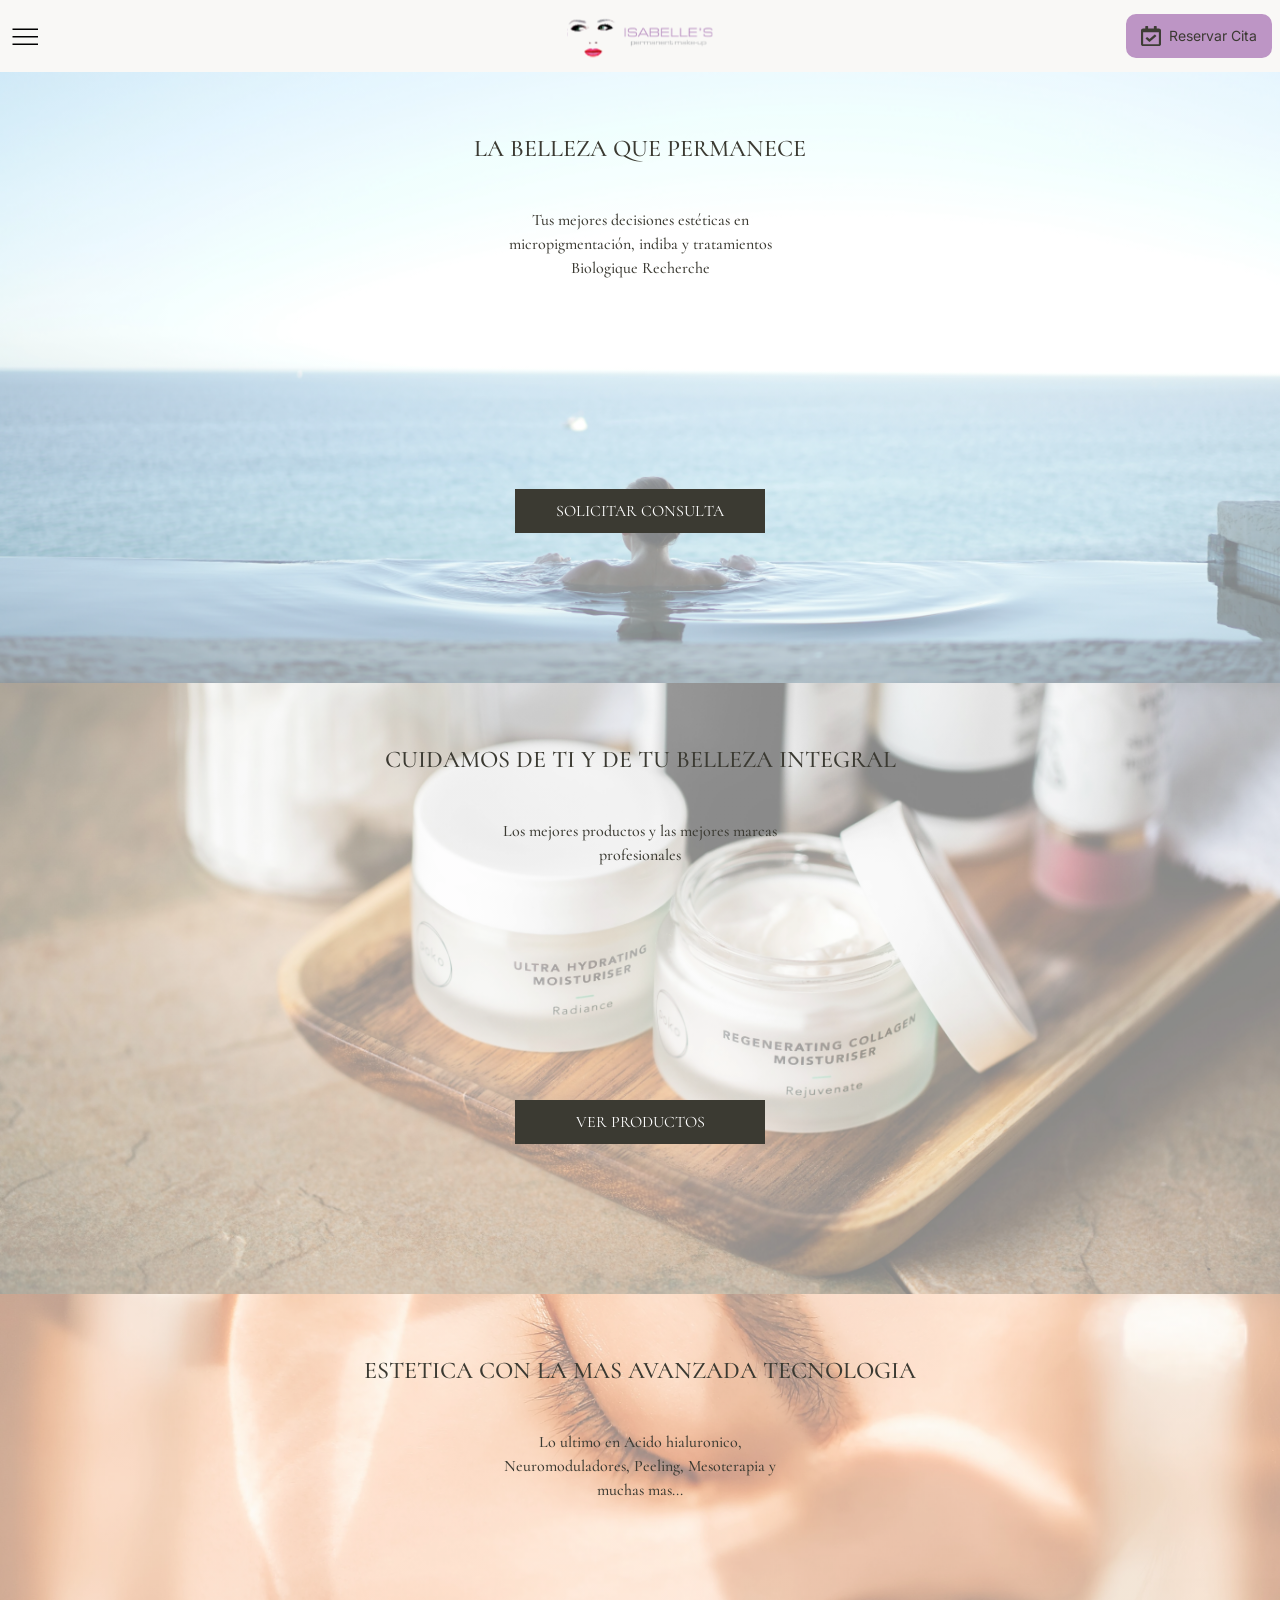
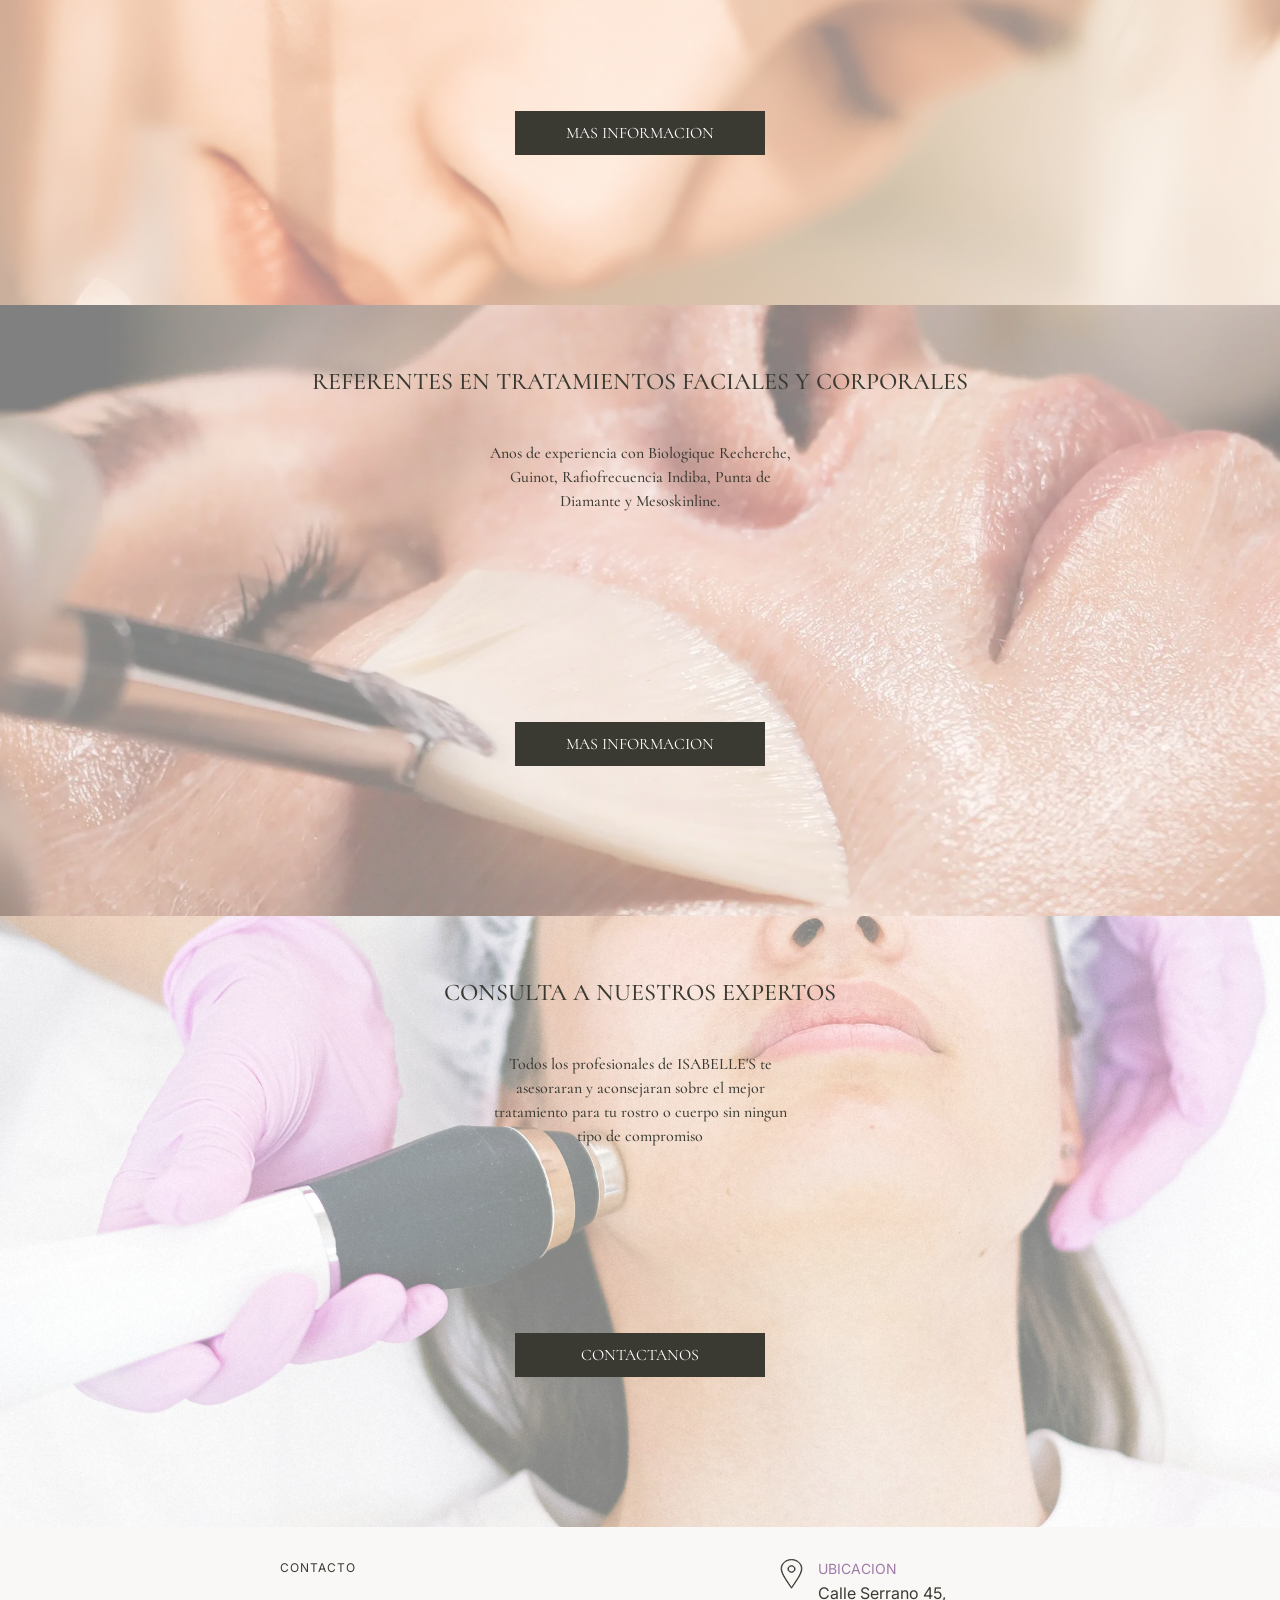
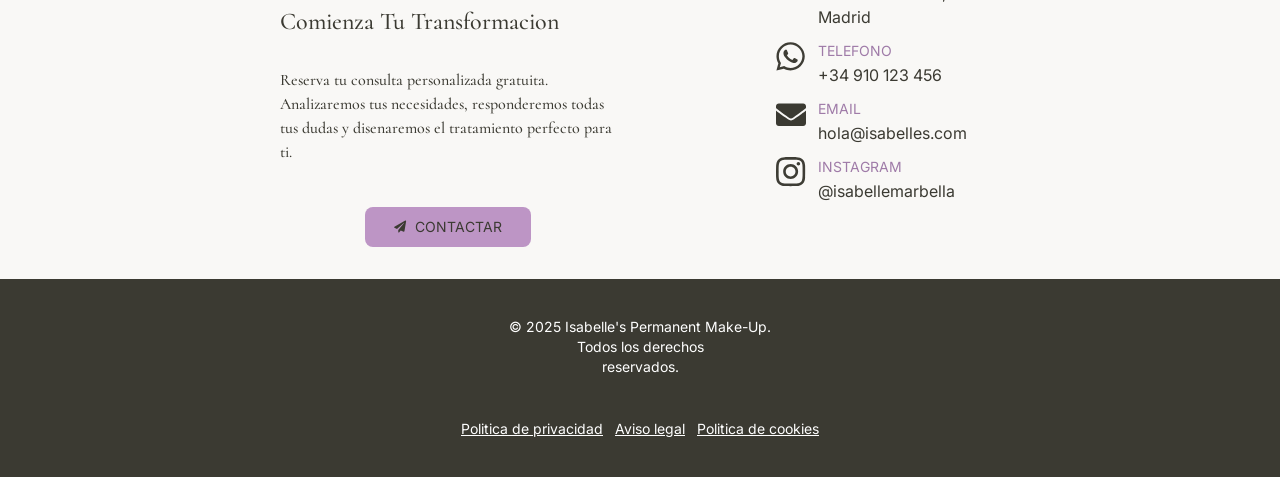
==== index.html @ 3dc213ea "Initial commit" ====
<!doctype html>
<html lang="es">
  <head>
    <meta charset="UTF-8" />
    <meta name="viewport" content="width=device-width, initial-scale=1.0" />
    <title>Isabelle's Permanent Make-Up</title>
    <link rel="stylesheet" href="styles/global.css" />
  </head>
  <body>
    <header id="header">
      <input type="checkbox" id="menu-toggle" aria-label="Abrir menú" />
      <label
        for="menu-toggle"
        id="menu-backdrop"
        aria-label="Cerrar menú"
      ></label>

      <div id="cabecera">
        <label
          for="menu-toggle"
          id="hamburguesa"
          aria-label="Abrir menú de navegación"
        >
          <img
            src="assets/gallery/icons/hamgurguesa.svg"
            alt="menu"
            class="icon-15"
          />
        </label>

        <a href="index.html" id="logo" aria-label="Ir a inicio">
          <img
            src="assets/gallery/icons/Logo-Isabelles.svg"
            alt="Isabelle's Permanent Make-Up"
          />
        </a>

        <a
          href="pages/reservas-1.html"
          id="btn-reservar"
          class="btn btn-rosa"
          aria-label="Reservar cita"
        >
          <img
            src="assets/gallery/icons/reservar.svg"
            alt="Reservar cita"
            class="icon-15"
          />
          <span class="btnReservarHeaderLabelMobile">Reservar</span>
          <span class="btnReservarHeaderLabelDesktop">Reservar Cita</span>
        </a>
      </div>

      <nav id="menu" aria-label="Menú principal">
        <a href="index.html" id="menu-logo" aria-label="Ir a inicio">
          <img
            src="assets/gallery/icons/Logo-Isabelles.svg"
            alt="Isabelle's Permanent Make-Up"
          />
        </a>

        <ul id="menu-lista">
          <li>
            <a href="index.html" class="txt-titulo-24 link-menu">Inicio</a>
          </li>
          <li>
            <a href="pages/services.html" class="txt-titulo-24 link-menu"
              >Servicios</a
            >
          </li>
          <li>
            <a href="pages/products.html" class="txt-titulo-24 link-menu"
              >Productos</a
            >
          </li>
          <li>
            <a
              href="index.html#section6-contact"
              class="txt-titulo-24 link-menu"
              >Contacto</a
            >
          </li>
        </ul>

        <ul id="menu-idioma">
          <li>
            <a
              href="#"
              lang="es"
              aria-label="Cambiar idioma a castellano"
              class="d-flex ai-center gap-8 txt-16 link-menu"
            >
              <img
                src="assets/gallery/icons/Flag-Spain.svg"
                alt="Castellano"
                class="icon-30"
              />
              Castellano
            </a>
          </li>
          <li>
            <a
              href="#"
              lang="en"
              aria-label="Change language to English"
              class="d-flex ai-center gap-8 txt-16 link-menu"
            >
              <img
                src="assets/gallery/icons/Flag-Great-Britain.svg"
                alt="English"
                class="icon-30"
              />
              English
            </a>
          </li>
          <li>
            <a
              href="#"
              lang="ar"
              aria-label="Arabic"
              class="d-flex ai-center gap-8 txt-16 link-menu"
            >
              <img
                src="assets/gallery/icons/Flag_orb_Saudi_Arabia.svg"
                alt="Arabic"
                class="icon-30"
              />
              Arabic
            </a>
          </li>
        </ul>

        <a
          href="pages/reservas-1.html"
          class="btn btn-rosa txt-14"
          aria-label="Reservar cita"
        >
          <img src="assets/gallery/icons/reservar.svg" alt="" class="icon-15" />
          Reservar Cita
        </a>

        <ul id="menu-redes">
          <li>
            <a
              href="https://instagram.com"
              aria-label="Instagram de Isabelle's"
              class="d-flex ai-center iconos-redes link-menu"
            >
              <img
                src="assets/gallery/icons/instagram-3E3D35.svg"
                alt="Instagram"
                class="icon-30-flex"
              />
              Instagram
            </a>
          </li>
          <li>
            <a
              href="https://wa.me/"
              aria-label="WhatsApp de Isabelle's"
              class="d-flex ai-center iconos-redes link-menu"
            >
              <img
                src="assets/gallery/icons/whatsapp-3E3D35.svg"
                alt="WhatsApp"
                class="icon-30-flex"
              />
              +34 612 345 678
            </a>
          </li>
        </ul>
      </nav>
    </header>

    <main>
      <section
        id="welcome-section"
        class="section imgMp imgMp-welcome"
        aria-label="Bienvenida"
      >
        <h1 class="titleMp flex-center">LA BELLEZA QUE PERMANECE</h1>
        <p class="textMp txt-titulo-16 ta-center">
          Tus mejores decisiones estéticas en micropigmentación, indiba y
          tratamientos Biologique Recherche
        </p>
        <a href="pages/services.html" class="flex-center btnMp"
          >SOLICITAR CONSULTA</a
        >
      </section>

      <section
        id="section-2-products"
        class="section imgMp imgMp-products"
        aria-label="Productos"
      >
        <h1 class="titleMp flex-center">
          CUIDAMOS DE TI Y DE TU BELLEZA INTEGRAL
        </h1>
        <p class="textMp txt-titulo-16 ta-center">
          Los mejores productos y las mejores marcas profesionales
        </p>
        <a href="pages/products.html" class="flex-center btnMp"
          >VER PRODUCTOS</a
        >
      </section>

      <section
        id="section3-service-1"
        class="section imgMp imgMp-service-1"
        aria-label="Servicio 1"
      >
        <h1 class="titleMp flex-center">
          ESTETICA CON LA MAS AVANZADA TECNOLOGIA
        </h1>
        <p class="textMp txt-titulo-16 ta-center">
          Lo ultimo en Acido hialuronico, Neuromoduladores, Peeling, Mesoterapia
          y muchas mas...
        </p>
        <a href="pages/services.html" class="flex-center btnMp"
          >MAS INFORMACION</a
        >
      </section>

      <section
        id="section4-service-2"
        class="section imgMp imgMp-service-2"
        aria-label="Servicio 2"
      >
        <h1 class="titleMp flex-center">
          REFERENTES EN TRATAMIENTOS FACIALES Y CORPORALES
        </h1>
        <p class="textMp txt-titulo-16 ta-center">
          Anos de experiencia con Biologique Recherche, Guinot, Rafiofrecuencia
          Indiba, Punta de Diamante y Mesoskinline.
        </p>
        <a href="pages/services.html" class="flex-center btnMp"
          >MAS INFORMACION</a
        >
      </section>

      <section
        id="section5-expertos"
        class="section imgMp imgMp-expertos"
        aria-label="Expertos"
      >
        <h1 class="titleMp flex-center">CONSULTA A NUESTROS EXPERTOS</h1>
        <p class="textMp txt-titulo-16 ta-center">
          Todos los profesionales de ISABELLE'S te asesoraran y aconsejaran
          sobre el mejor tratamiento para tu rostro o cuerpo sin ningun tipo de
          compromiso
        </p>
        <a href="#section6-contact" class="flex-center btnMp">CONTACTANOS</a>
      </section>

      <section
        id="section6-contact"
        class="section sectionContact"
        aria-label="Contacto"
      >
        <div class="contactTop">
          <p class="contactMp">CONTACTO</p>
          <h2 class="txt-titulo-24">Comienza Tu Transformacion</h2>
          <p class="textContact txt-titulo-16">
            Reserva tu consulta personalizada gratuita. Analizaremos tus
            necesidades, responderemos todas tus dudas y disenaremos el
            tratamiento perfecto para ti.
          </p>
          <a href="https://wa.me/" class="flex-center btnContact">
            <img src="assets/gallery/icons/mensajeria-3B3A32.svg" alt="" />
            CONTACTAR
          </a>
        </div>

        <div class="contactList d-flex fd-col w-100 gap-18" id="contacto">
          <div class="contactItem d-flex ai-start w-100 gap-12">
            <img
              src="assets/gallery/icons/ubicacion-3B3A32.svg"
              alt=""
              class="icon-30-flex"
            />
            <div class="d-flex fd-col gap-2">
              <p class="contactLabel txt-14">UBICACION</p>
              <p class="contactValue txt-16 lh-24 fw-400">
                Calle Serrano 45, Madrid
              </p>
            </div>
          </div>

          <div class="contactItem d-flex ai-start w-100 gap-12">
            <img
              src="assets/gallery/icons/whatsapp-3E3D35.svg"
              alt=""
              class="icon-30-flex"
            />
            <div class="d-flex fd-col gap-2">
              <p class="contactLabel txt-14">TELEFONO</p>
              <p class="contactValue txt-16 lh-24 fw-400">+34 910 123 456</p>
            </div>
          </div>

          <div class="contactItem d-flex ai-start w-100 gap-12">
            <img
              src="assets/gallery/icons/mail-3B3A32.svg"
              alt=""
              class="icon-30-flex"
            />
            <div class="d-flex fd-col gap-2">
              <p class="contactLabel txt-14">EMAIL</p>
              <p class="contactValue txt-16 lh-24 fw-400">hola@isabelles.com</p>
            </div>
          </div>

          <div class="contactItem d-flex ai-start w-100 gap-12">
            <img
              src="assets/gallery/icons/instagram-3E3D35.svg"
              alt=""
              class="icon-30-flex"
            />
            <div class="d-flex fd-col gap-2">
              <p class="contactLabel txt-14">INSTAGRAM</p>
              <p class="contactValue txt-16 lh-24 fw-400">@isabellemarbella</p>
            </div>
          </div>
        </div>
      </section>
    </main>

    <footer class="footerMp d-flex fd-col ai-center jc-center">
      <p class="footerCopy txt-14">
        &copy; 2025 Isabelle's Permanent Make-Up.<br />
        Todos los derechos<br />
        reservados.
      </p>
      <a href="pages/privacidad.html" class="footerLink txt-14"
        >Politica de privacidad</a
      >
      <a href="pages/legal.html" class="footerLink txt-14">Aviso legal</a>
      <a href="pages/cookies.html" class="footerLink txt-14"
        >Politica de cookies</a
      >
    </footer>
  </body>
</html>
---- styles/global.css ----
@import url("https://fonts.googleapis.com/css2?family=Cormorant:ital,wght@0,300..700;1,300..700&family=Inter:ital,opsz,wght@0,14..32,100..900;1,14..32,100..900&display=swap");

/* Variables globales del sistema */
:root {
  --rosa: #bd95c5;
  --rosa-hover: #9f7ba8;
  --fondo: #f9f8f6;
  --blanco: #ffffff;
  --negro: #3b3a32;
  --rojo: #8f1010;
  --gris: #9d9c98;
  --gris-hover: #d9d9d9;
  --w-content-md: 320px;
  --w-content-sm: 300px;
  --w-form: 335px;
  --titulo: "Cormorant", Georgia, serif;
  --texto: "Inter", Arial, sans-serif;
  --fs-16: 16px;
  --gap-8: 8px;
  --gap-16: 16px;
  --gap-24: 24px;
  --header-h: 72px;
  --focus-outline: 2px solid var(--rosa-hover);
}

/* Reset base y tipografia global */
*,
*::before,
*::after {
  box-sizing: border-box;
  margin: 0;
  padding: 0;
}

html {
  scroll-padding-top: var(--header-h);
}

body {
  font-family: var(--texto);
  font-size: var(--fs-16);
  line-height: var(--lh-24);
  color: var(--negro);
  background-color: var(--fondo);
  min-height: 100vh;
}

body.fondoSuave {
  background-color: #f3f1ed;
}

body.reservaPage4 {
  display: flex;
  flex-direction: column;
  min-height: 100vh;
}

body.reservaPage4 .catalogPage.hasBottomNav {
  flex: 1;
}

img {
  max-width: 100%;
  height: auto;
  display: block;
  object-fit: contain;
}

ul {
  list-style: none;
}

a {
  color: inherit;
  text-decoration: none;
}

button {
  cursor: pointer;
  font-family: var(--texto);
  border: none;
  background: none;
}

input,
select,
textarea {
  color: var(--negro);
}

h1,
h2 {
  font-family: var(--titulo);
  font-size: 24px;
  line-height: 32px;
}

h1 {
  font-weight: 500;
}

h2 {
  font-weight: 400;
}

p {
  font-size: var(--fs-16);
  line-height: 24px;
}

/* Utilidades */
.lh-20 {
  line-height: 20px;
}

.lh-24 {
  line-height: 24px;
}

.fw-400 {
  font-weight: 400;
}

.fw-700 {
  font-weight: 700;
}

/*layout */
.d-flex {
  display: flex;
}

.flex-center {
  display: flex;
  align-items: center;
  justify-content: center;
}

.fd-col {
  flex-direction: column;
}

.ai-center {
  align-items: center;
}

.ai-start {
  align-items: flex-start;
}

.ai-baseline {
  align-items: baseline;
}

.jc-center {
  justify-content: center;
}

.jc-between {
  justify-content: space-between;
}

.w-100 {
  width: 100%;
}

.ta-center {
  text-align: center;
}

.gap-2 {
  gap: 2px;
}

.gap-4 {
  gap: 4px;
}

.gap-8 {
  gap: var(--gap-8);
}

.gap-10 {
  gap: 10px;
}

.gap-12 {
  gap: 12px;
}

.gap-16 {
  gap: var(--gap-16);
}

.gap-18 {
  gap: 18px;
}

.gap-32 {
  gap: 32px;
}

.mt-12 {
  margin-top: 12px;
}

.mt-6 {
  margin-top: 6px;
}

.minh-52 {
  min-height: 52px;
}

.txt-sec {
  color: #9d9c98;
}

.icon-30-flex {
  width: 30px;
  height: 30px;
  flex: 0 0 30px;
}

/* Componentes */
.txt-titulo-24 {
  font-family: var(--titulo);
  font-size: 24px;
  line-height: 32px;
  font-weight: 500;
}

.txt-titulo-16 {
  font-family: var(--titulo);
  font-size: 16px;
  line-height: 24px;
  font-weight: 500;
}

.txt-16 {
  font-family: var(--texto);
  font-size: 16px;
}

.txt-14 {
  font-family: var(--texto);
  font-size: 14px;
  line-height: 20px;
  font-weight: 400;
}

.h2-catalog {
  text-align: center;
}

.iconos-redes {
  justify-content: flex-start;
  width: 100%;
  gap: var(--gap-8);
}

.link-menu:hover {
  color: var(--rosa-hover);
}

.btn {
  display: inline-flex;
  align-items: center;
  justify-content: center;
  gap: var(--gap-8);
  min-height: 44px;
  padding: 0 var(--gap-24);
  border-radius: 10px;
  font-family: var(--texto);
  font-size: var(--fs-16);
  line-height: 20px;
  font-weight: 400;
  transition:
    background-color 0.2s ease,
    border-color 0.2s ease;
}

.btn-rosa {
  background-color: var(--rosa);
  color: var(--negro);
  border: 2px solid var(--rosa);
}

.btn-rosa:hover {
  background-color: var(--rosa-hover);
  border-color: var(--rosa-hover);
}

.icon-15 {
  width: 15px;
  height: 15px;
}

.icon-30 {
  width: 30px;
  height: 30px;
}

:focus-visible {
  outline: var(--focus-outline);
  outline-offset: 2px;
}

/* Header principal y menu desplegable */
#header {
  position: sticky;
  top: 0;
  background-color: var(--fondo);
}

#menu-toggle {
  display: none;
}

#menu-backdrop {
  display: none;
}

#cabecera {
  display: flex;
  align-items: center;
  justify-content: space-between;
  position: relative;
  height: var(--header-h);
  padding-inline: 8px;
}

#logo,
#btn-reservar,
.logoSimple {
  display: inline-flex;
  align-items: center;
  justify-content: center;
}

#hamburguesa {
  display: inline-flex;
  align-items: center;
}

#hamburguesa img {
  width: 24px;
  height: 38px;
}

#logo {
  position: absolute;
  left: 50%;
  transform: translateX(-50%);
}

#logo img {
  width: 240px;
  height: 72px;
}

#btn-reservar {
  flex-direction: column;
  width: 63px;
  height: 44px;
  min-height: 44px;
  padding: 0 4px;
  gap: 1px;
  border-radius: 10px;
  font-size: 10px;
  line-height: 12px;
  white-space: nowrap;
}

.btnReservarHeaderLabelDesktop {
  display: none;
}

.btnReservarHeaderLabelMobile {
  display: inline;
}

#btn-reservar img {
  width: 15px;
  height: 15px;
}

#hamburguesa,
#btn-reservar {
  position: relative;
  z-index: 1;
}

#menu {
  display: none;
  flex-direction: column;
  position: absolute;
  top: var(--header-h);
  left: 0;
  width: 100%;
  height: auto;
  background-color: var(--fondo);
  border-top: 1px solid #f0efed;
  padding: var(--gap-16);
  gap: var(--gap-16);
}

#menu-toggle:checked ~ #cabecera {
  display: none;
}

#menu-toggle:checked ~ #menu-backdrop {
  display: block;
  position: fixed;
  top: 0;
  right: 0;
  bottom: 0;
  left: 0;
  background-color: rgba(59, 58, 50, 0.35);
  z-index: 20;
}

#menu-toggle:checked ~ #menu {
  display: flex;
  position: fixed;
  top: 0;
  left: 0;
  width: 40%;
  min-width: 300px;
  max-width: 40%;
  min-height: 100vh;
  overflow-y: auto;
  z-index: 30;
}

#menu-logo img {
  width: 270px;
  height: 65px;
}

#menu-logo {
  display: block;
  width: 270px;
  padding: 16px 24px;
}

#menu-lista li a {
  display: block;
  padding-block: var(--gap-16);
  border-bottom: 1px solid #f0efed;
}

#menu-idioma {
  display: grid;
  grid-template-columns: 1fr 22px;
  align-items: center;
  width: 100%;
  padding: 0;
  row-gap: 6px;
}

#menu-idioma::before {
  content: "Idioma";
  display: block;
  font-family: var(--titulo);
  font-size: 24px;
  line-height: 32px;
  font-weight: 500;
  color: var(--negro);
  grid-column: 1;
  grid-row: 1;
  padding-block: var(--gap-16);
  border-bottom: 1px solid #f0efed;
}

#menu-idioma::after {
  content: "";
  display: block;
  width: 22px;
  height: 15px;
  background-image: url("../assets/gallery/icons/abajo-rosa-hover.svg");
  background-size: contain;
  background-repeat: no-repeat;
  background-position: center;
  justify-self: end;
  grid-column: 2;
  grid-row: 1;
}

#menu-idioma li {
  grid-column: 1 / -1;
}

#menu-idioma li a {
  padding-block: var(--gap-8);
}

#menu > a.btn-rosa {
  width: 250px;
  min-height: 44px;
  padding: 0 12px;
  justify-content: center;
  text-align: center;
}

#menu > a.btn-rosa img {
  width: 15px;
  height: 15px;
}

#menu-redes {
  width: 100%;
  padding: 16px 0;
}

#menu-redes li a {
  min-height: 36px;
  padding-left: 8px;
  padding-block: var(--gap-8);
  text-align: left;
}

/* Secciones visuales de portada */
.section {
  width: 100vw;
  min-height: 611px;
  margin: 0;
  padding: 17px 0 150px;
  display: flex;
  flex-direction: column;
  align-items: center;
}

.imgMp {
  background-size: cover;
  background-position: center;
  background-repeat: no-repeat;
}

.imgMp-welcome {
  background-image:
    linear-gradient(rgba(255, 255, 255, 0.5), rgba(255, 255, 255, 0.5)),
    url("../assets/gallery/images/FOTODE~4.WEBP");
}

.imgMp-products {
  background-image:
    linear-gradient(rgba(255, 255, 255, 0.5), rgba(255, 255, 255, 0.5)),
    url("../assets/gallery/images/section2-unplash-free-license.webp");
}

.imgMp-service-1 {
  background-image:
    linear-gradient(rgba(255, 255, 255, 0.5), rgba(255, 255, 255, 0.5)),
    url("../assets/gallery/images/servicio-unplash-free-license.webp");
}

.imgMp-service-2 {
  background-image:
    linear-gradient(rgba(255, 255, 255, 0.5), rgba(255, 255, 255, 0.5)),
    url("../assets/gallery/images/Foto-de-Kerim-Eveyik-httpswww.pexels.comes-esfotomujer-pincel-cepillo-cepillar-22589363.webp");
}

.imgMp-expertos {
  background-image:
    linear-gradient(rgba(255, 255, 255, 0.5), rgba(255, 255, 255, 0.5)),
    url("../assets/gallery/images/Foto-de-Anna-Shvets-httpswww.pexels.comes-esfotomanos-mujer-tecnologia-cara-4586745.webp");
}

.titleMp {
  min-height: 119px;
  width: 100%;
  text-align: center;
}

.textMp {
  width: 305px;
  min-height: 60px;
  margin-top: 0;
}

.btnMp {
  width: 250px;
  min-height: 44px;
  margin-top: auto;
  border: 1px solid var(--negro);
  background-color: var(--negro);
  color: #ffffff;
  font-family: var(--titulo);
  font-size: 16px;
  line-height: 24px;
  text-align: center;
}

/* Bloque de contacto */
.sectionContact {
  width: 100%;
  min-height: 555px;
  margin: 0 auto;
  padding: 32px var(--gap-24) 24px;
  background-color: var(--fondo);
}

.contactTop {
  min-height: 250px;
  display: flex;
  flex-direction: column;
  gap: 12px;
  width: 100%;
}

.contactMp {
  letter-spacing: 1px;
  text-transform: uppercase;
  font-family: var(--texto);
  font-size: 12px;
  line-height: 18px;
  font-weight: 400;
}

.btnContact {
  width: 166px;
  min-height: 40px;
  margin: 8px auto 0;
  padding: 12px 24px;
  border-radius: 8px;
  background-color: var(--rosa);
  color: var(--negro);
  font-family: var(--texto);
  font-size: 14px;
  line-height: 16px;
  gap: 8px;
}

.btnContact img {
  width: 13px;
  height: 13px;
}

.contactList {
  margin-top: 28px;
}

.contactItem {
  padding-left: 8px;
}

.contactLabel {
  color: var(--rosa-hover);
  text-transform: uppercase;
}

/* Footer compartido */
.footerMp {
  width: 100%;
  min-height: 198px;
  margin: 0 auto;
  padding: 24px var(--gap-24);
  background-color: var(--negro);
  color: var(--blanco);
  gap: 8px;
  text-align: center;
}

.footerCopy {
  color: var(--blanco);
}

.footerLink {
  color: var(--blanco);
  text-decoration: underline;
}

.hasBottomNav + .bottomNav + .footerMp {
  padding-bottom: 96px;
}

body.reservaPage2 .hasBottomNav + .bottomNav + .footerMp {
  padding-bottom: 76px;
}

body.reservaPage3 .hasBottomNav + .bottomNav + .footerMp {
  padding-bottom: 52px;
}

body.reservaPage4 .hasBottomNav + .bottomNav + .footerMp {
  padding-bottom: 44px;
}

.hasBottomNav {
  padding-bottom: 72px;
}

/* Navegacion inferior fija */
.bottomNav {
  position: fixed;
  left: 0;
  right: 0;
  bottom: 0;
  padding: 10px 0;
  background-color: rgba(249, 248, 246, 0.5);
}

.bottomNavList {
  width: min(100%, 375px);
  margin: 0 auto;
  display: flex;
  justify-content: center;
  gap: 12px;
}

.bottomNavBtn {
  width: 153px;
  height: 46px;
  padding: 8px 8px;
  border-radius: 10px;
  border: 1px solid transparent;
  font-family: var(--titulo);
  font-size: 16px;
  line-height: 20px;
  font-weight: 500;
  text-transform: uppercase;
  color: var(--negro);
  gap: 6px;
}

.bottomNavBtnWideText {
  font-size: 14px;
  line-height: 18px;
  text-align: center;
}

.bottomNavBtnWideText span {
  width: 100%;
  text-align: center;
}

.bottomNavBtnLight {
  background-color: var(--blanco);
  border-color: var(--gris-hover);
}

.bottomNavBtnPink {
  background-color: var(--rosa);
  border-color: transparent;
}

.bottomNavIcon {
  width: 20px;
  height: 20px;
  flex: 0 0 20px;
}

.bottomNavIconSm {
  width: 15px;
  height: 15px;
  flex: 0 0 15px;
}

/* Cabecera simple para paginas internas */
.headerSimple {
  width: 100%;
  min-height: 100px;
  margin: 0 auto;
  background-color: var(--blanco);
}

.logoSimple img {
  width: 288px;
  height: 86px;
}

.catalogPage {
  width: 100%;
  margin: 0 auto;
  padding: 16px var(--gap-24) 40px;
  background-color: transparent;
}

/* Flujo de reservas */
.formStepIntro {
  width: min(100%, var(--w-content-md));
  margin: 0 auto;
}

.formServicios {
  width: min(100%, var(--w-content-sm));
  margin: 24px auto 0;
  border: none;
}

.formServiciosOption,
.calDiaOption,
.horarioOption {
  position: relative;
}

.formServiciosRadio,
.calDiaRadio,
.horarioRadio {
  position: absolute;
  opacity: 0;
  pointer-events: none;
}

.formServiciosCard {
  min-height: 116px;
  padding: 18px;
  border: 1px solid #cecac4;
  border-radius: 12px;
  background-color: var(--blanco);
}

.formServiciosThumb {
  width: 80px;
  height: 80px;
  object-fit: cover;
  border-radius: 8px;
  flex: 0 0 80px;
}

.formServiciosRadio:checked + .formServiciosCard {
  border-color: var(--rosa-hover);
  background-color: var(--gris);
}

.calendarioReserva {
  width: min(100%, var(--w-content-sm));
  margin: 24px auto 0;
}

.calSemana,
.calGrid {
  width: 297px;
  margin: 10px auto 0;
  display: grid;
  grid-template-columns: repeat(7, 1fr);
  gap: 2px;
}

.calDiaOption {
  min-height: 45px;
}

.calDiaVacio {
  min-height: 45px;
}

.calDiaLabel {
  min-height: 45px;
  border: 1px solid var(--fondo);
  border-radius: 8px;
  background-color: var(--fondo);
  color: var(--negro);
  text-align: center;
}

.calDiaLabelNoDisponible {
  background-color: #e7e4de;
}

.calDiaRadio:checked + .calDiaLabel {
  background-color: var(--rosa-hover);
  border-color: #9f7ba8;
  color: var(--blanco);
}

.formServiciosRadio:focus-visible + .formServiciosCard,
.calDiaRadio:focus-visible + .calDiaLabel,
.horarioRadio:focus-visible + .horarioLabel {
  outline: var(--focus-outline);
  outline-offset: 1px;
}

.horariosReserva {
  width: min(100%, var(--w-content-md));
  margin: 24px auto 0;
  padding-top: 16px;
  border-top: 1px solid var(--gris-hover);
}

.horariosGrid {
  display: grid;
  grid-template-columns: repeat(3, 1fr);
  gap: 6px;
}

.horarioLabel {
  border: 1px solid var(--gris-hover);
  border-radius: 8px;
  padding: 15px 13px;
  background-color: transparent;
  color: var(--negro);
  text-align: center;
}

.horarioRadio:checked + .horarioLabel {
  background-color: var(--rosa-hover);
  border-color: var(--rosa-hover);
  color: var(--blanco);
}

.horarioNoDisponible {
  padding: 15px 13px;
  border-radius: 8px;
  background-color: #e7e4de;
  color: var(--gris);
  text-align: center;
  text-decoration: line-through;
}

.carrusel {
  width: min(100%, var(--w-content-md));
  margin: 22px auto 0;
}

.carruselItem {
  width: 70px;
}

.reservaDatos {
  width: min(100%, var(--w-form));
  margin: 24px auto 0;
}

.reservaDatosInput,
.reservaDatosTextarea {
  border: 1px solid var(--gris-hover);
  border-radius: 8px;
  background-color: var(--fondo);
  color: var(--negro);
  padding: 15px 13px;
}

.reservaDatosTextarea {
  min-height: 120px;
  resize: vertical;
}

.reservaDatosInput::placeholder,
.reservaDatosTextarea::placeholder {
  color: #9d9c98;
}

.reservaDatosInput:focus-visible,
.reservaDatosTextarea:focus-visible {
  outline: var(--focus-outline);
  outline-offset: 1px;
}

.reservaDatosError {
  display: none;
  color: #8f1010;
}

.reservaDatosInput:user-invalid,
.reservaDatosTextarea:user-invalid,
.reservaDatosInput[type="email"]:invalid:not(:placeholder-shown) {
  border-color: var(--rojo);
}

.reservaDatosInput:user-invalid + .reservaDatosError,
.reservaDatosTextarea:user-invalid + .reservaDatosError {
  display: block;
}

.reservaDatosInput[type="email"]:invalid:not(:placeholder-shown)
  + .reservaDatosError {
  display: block;
  color: var(--rojo);
}

.reservaDatosCheck {
  border-radius: 8px;
  padding: 2px;
}

.reservaDatosCheckInput {
  width: 16px;
  height: 16px;
  margin-top: 2px;
  accent-color: var(--rosa-hover);
  flex: 0 0 16px;
}

.reservaDatosCheckLink {
  color: var(--rosa);
}

.reservaDatosCheckInput:focus-visible {
  outline: var(--focus-outline);
  outline-offset: 2px;
}

.reservaDatosCheckInput:user-invalid {
  outline: 2px solid var(--rojo);
  outline-offset: 2px;
}

.reservaConfirmacion {
  width: min(100%, var(--w-form));
  margin: 22px auto 0;
}

.reservaConfirmacionIcon {
  width: 50px;
  height: 50px;
}

.reservaConfirmacionText {
  margin-top: 8px;
}

.reservaResumenCard {
  width: var(--w-form);
  min-height: 245px;
  margin-top: 16px;
  padding: 16px;
  border: 1px solid var(--gris-hover);
  border-radius: 12px;
  background-color: transparent;
}

.reservaResumenValue {
  color: var(--rosa-hover);
  text-align: right;
}

/* Paginas legales */
.legalPage {
  padding-top: 24px;
}

.h1Legal {
  text-align: center;
  font-family: var(--titulo);
  font-size: 32px;
  line-height: 40px;
  font-weight: 600;
}

.legalTextBlock {
  width: 70%;
  min-width: var(--w-content-md);
  min-height: 1001px;
  margin: 57px auto 0;
  padding: 24px 22px;
  border-radius: 6px;
  background-color: var(--gris);
}

.legalText {
  font-family: var(--texto);
  font-size: 14px;
  line-height: 140%;
  font-weight: 400;
}

.legalText + .legalText {
  margin-top: 14px;
}

/* Catalogo de productos y servicios */
.catalogCards {
  margin-top: 10px;
}

.catalogCard {
  width: min(100%, var(--w-content-sm));
}

.catalogCard .catalogSubtitle {
  text-transform: uppercase;
}

.catalogCardImg,
.catalogCardImgVertical {
  min-width: var(--w-content-md);
  width: 80%;
  height: auto;
}

.catalogCardImg {
  margin-top: 12px;
  object-fit: cover;
}

/* Ajustes responsive tablet */
@media (min-width: 768px) {
  .icon-15 {
    width: 20px;
    height: 20px;
  }

  .bottomNavIconSm {
    width: 20px;
    height: 20px;
    flex: 0 0 20px;
  }

  .bottomNavIcon {
    width: 30px;
    height: 30px;
    flex: 0 0 30px;
  }

  #hamburguesa img {
    width: 36px;
    height: 56px;
  }

  #btn-reservar {
    width: auto;
    min-width: 146px;
    padding: 0 12px;
    gap: 8px;
    flex-direction: row;
    font-size: 14px;
    line-height: 20px;
  }

  #btn-reservar img {
    width: 20px;
    height: 20px;
    flex: 0 0 20px;
  }

  .btnReservarHeaderLabelMobile {
    display: none;
  }

  .btnReservarHeaderLabelDesktop {
    display: inline;
    font-family: var(--texto);
    font-size: 14px;
    line-height: 20px;
    font-weight: 400;
    white-space: nowrap;
  }

  #menu > a.btn-rosa img {
    width: 20px;
    height: 20px;
  }

  .bottomNavBtn {
    width: 266px;
    height: 50px;
    min-height: 48px;
    border-radius: 4px;
    padding: 15px 29px;
    gap: 8px;
    border-width: 1px;
  }

  .formServicios {
    width: min(100%, 340px);
  }

  .sectionContact {
    width: 100%;
    max-width: 768px;
    min-height: 352px;
    padding: 32px 24px;
    display: grid;
    grid-template-columns: 1.2fr 0.8fr;
    column-gap: 10rem;
    align-items: start;
  }

  .contactTop {
    min-height: 288px;
    justify-content: space-between;
    gap: 14px;
  }

  .btnContact {
    margin: 14px auto 0;
  }

  .contactList {
    margin-top: 0;
    justify-content: space-between;
    gap: 12px;
  }

  .contactItem {
    padding-left: 0;
  }

  .catalogCards {
    width: 100%;
    max-width: 620px;
    margin-left: auto;
    margin-right: auto;
  }

  .catalogCard {
    width: 58vw;
    max-width: 560px;
    min-width: 340px;
  }

  .catalogCardImg,
  .catalogCardImgVertical {
    width: 100%;
    max-width: 100%;
  }

  .footerMp {
    flex-direction: row;
    flex-wrap: wrap;
    justify-content: center;
    align-items: center;
    gap: 12px;
  }

  .footerCopy {
    flex: 0 0 100%;
    margin-bottom: 2px;
  }

  .footerLink {
    display: inline-block;
    white-space: nowrap;
    text-align: center;
  }

  body:is(.reservaPage2, .reservaPage3, .reservaPage4) .catalogPage {
    display: flex;
    flex-direction: column;
    align-items: center;
  }

  body:is(.reservaPage2, .reservaPage3, .reservaPage4)
    :is(
      .formStepIntro,
      .carrusel,
      .calendarioReserva,
      .horariosReserva,
      .reservaDatos,
      .reservaConfirmacion
    ) {
    min-width: var(--w-content-md);
    width: 80%;
  }

  body.reservaPage2 :is(.calSemana, .calGrid) {
    min-width: var(--w-content-md);
    width: 70%;
  }

  body.reservaPage4 .reservaResumenCard {
    min-width: var(--w-content-md);
    width: 70%;
    max-width: 100%;
  }
}
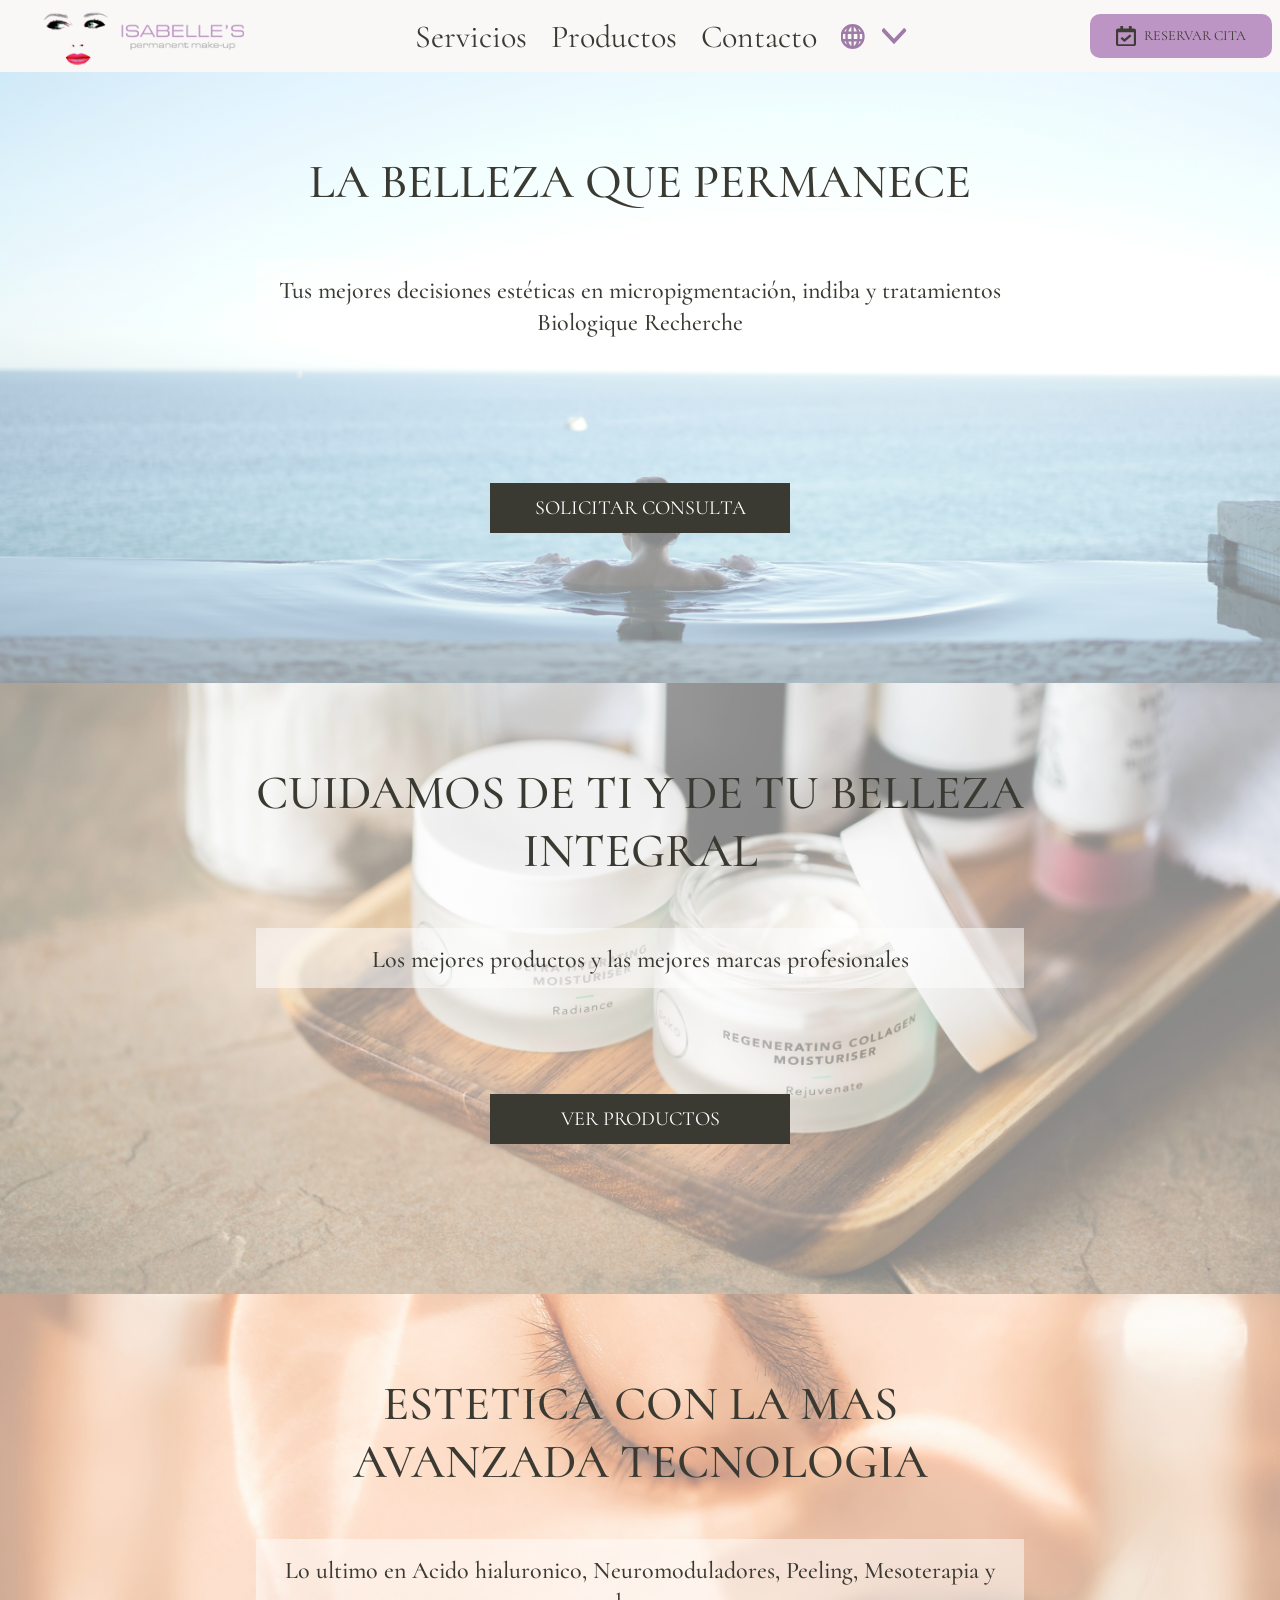
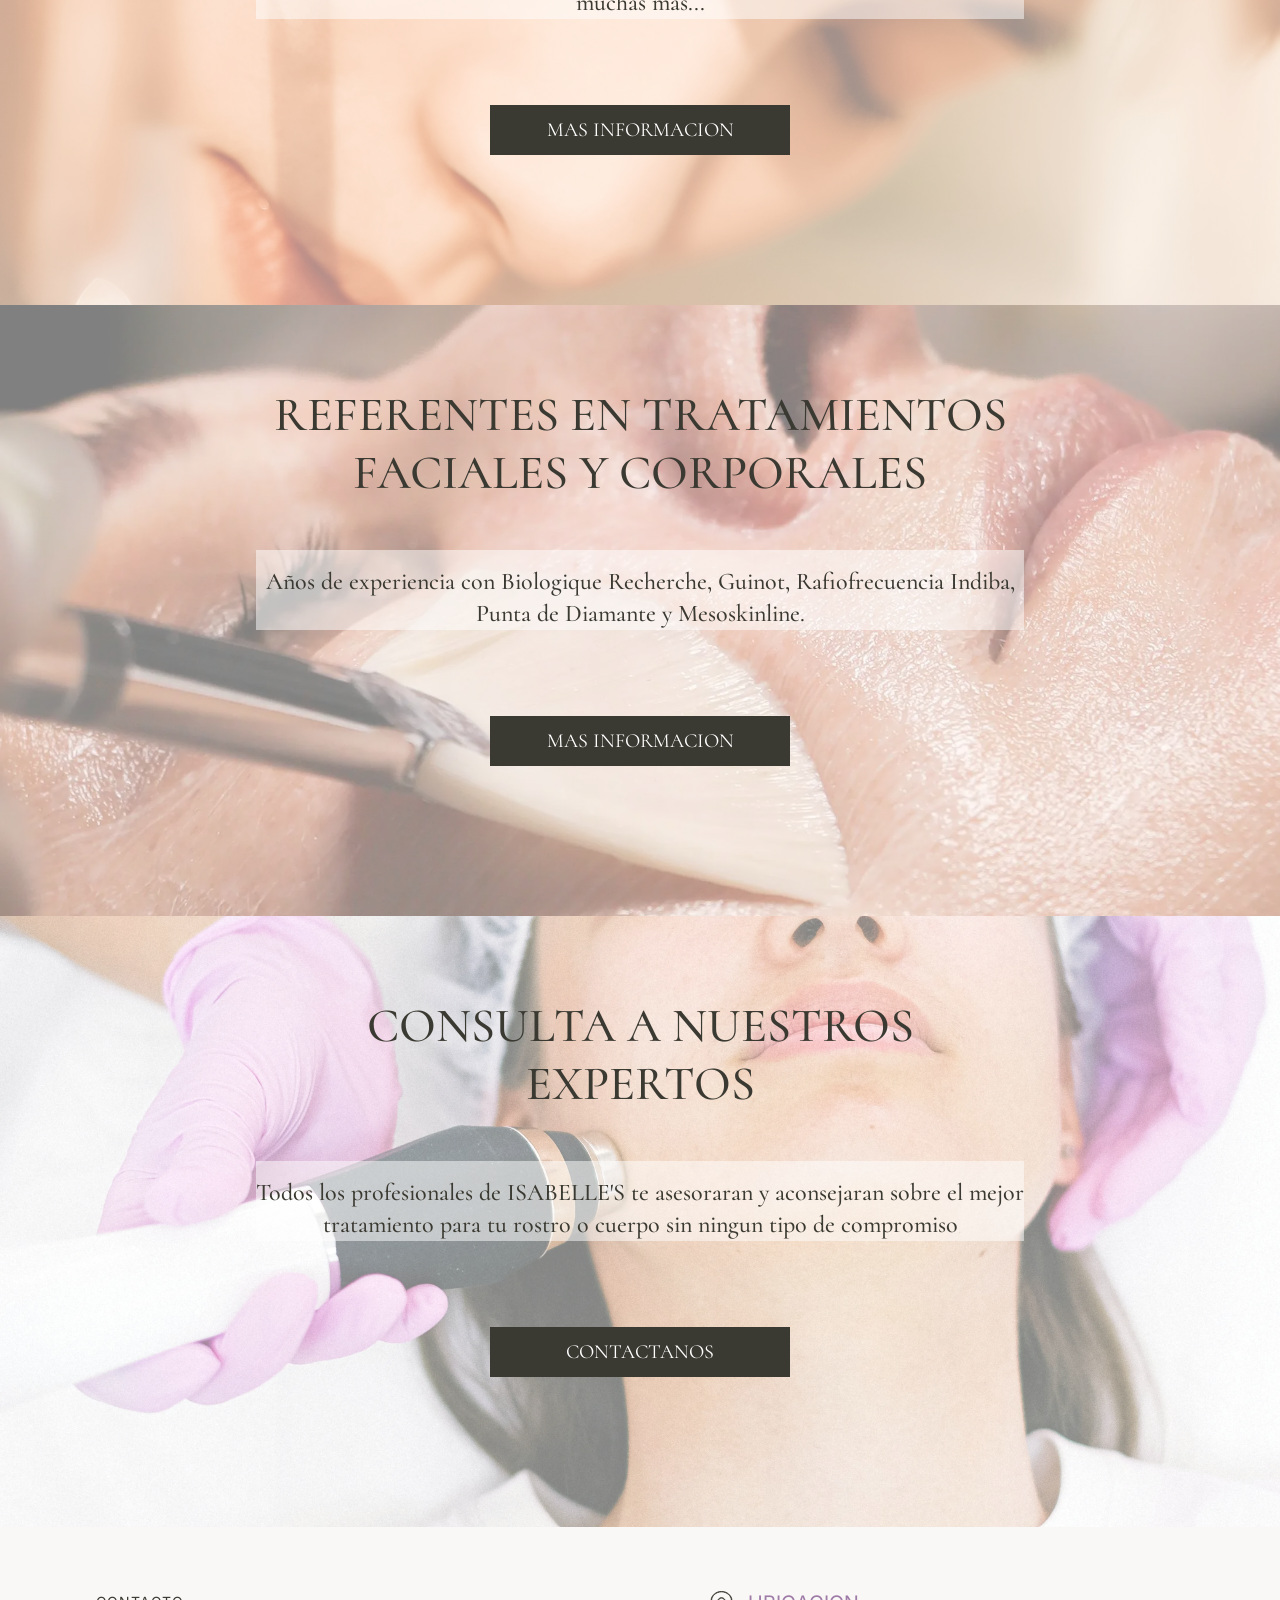
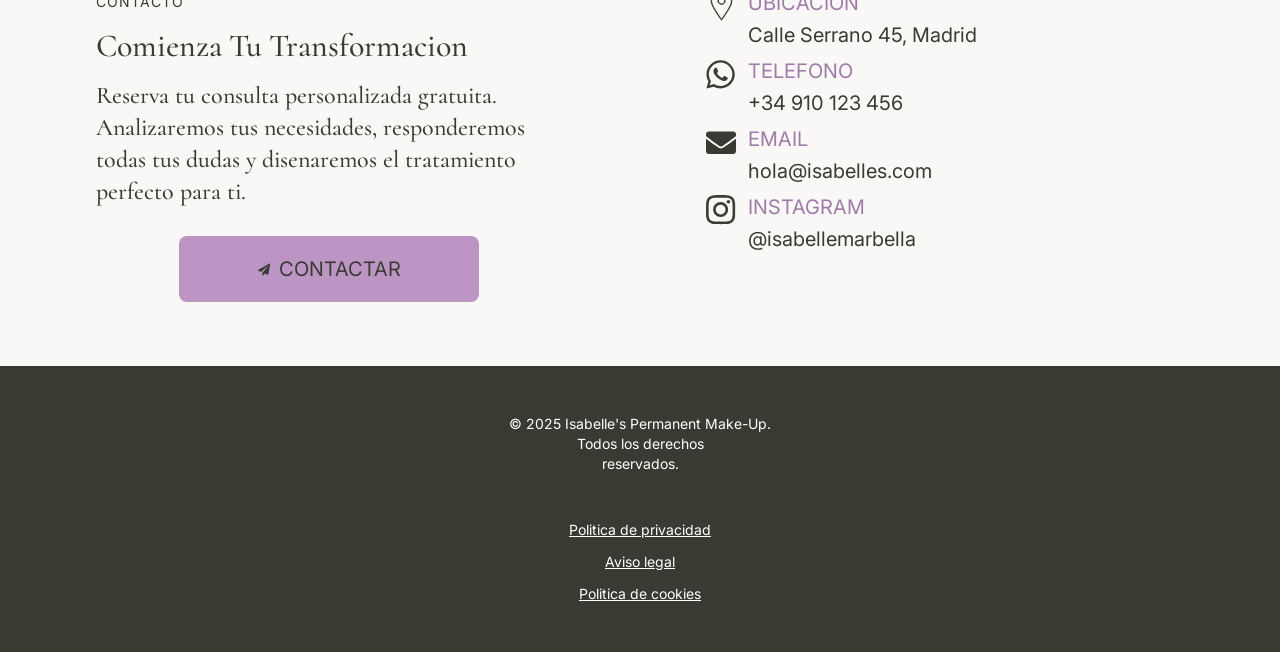
==== commit 932cb04b: "mp-desktop" ====
--- a/index.html
+++ b/index.html
@@ -49,7 +49,86 @@
           <span class="btnReservarHeaderLabelMobile">Reservar</span>
           <span class="btnReservarHeaderLabelDesktop">Reservar Cita</span>
         </a>
+        <!-- Nav escritorio -->
+        <nav id="nav-desktop" aria-label="Navegación escritorio">
+          <a href="index.html" id="menu-logo-desktop" aria-label="Ir a inicio">
+            <img
+              src="assets/gallery/icons/Logo-Isabelles.svg"
+              alt="Isabelle's Permanent Make-Up"
+            />
+          </a>
+
+          <ul>
+            <li><a href="pages/services.html">Servicios</a></li>
+            <li><a href="pages/products.html">Productos</a></li>
+            <li><a href="index.html#section6-contact">Contacto</a></li>
+            <!-- Dropdown idioma desktop -->
+            <li id="idioma-desktop">
+              <input type="checkbox" id="idioma-toggle" />
+              <label for="idioma-toggle" class="idioma-trigger">
+                <img
+                  src="assets/gallery/icons/idioma-icono.svg"
+                  alt="Idioma"
+                  class="icon-20"
+                />
+                <img
+                  src="assets/gallery/icons/abajo-rosa-hover.svg"
+                  alt=""
+                  class="icon-12 idioma-arrow"
+                />
+              </label>
+
+              <ul class="idioma-dropdown">
+                <li>
+                  <a href="#" lang="es" aria-label="Castellano">
+                    <img
+                      src="assets/gallery/icons/Flag-Spain.svg"
+                      alt=""
+                      class="icon-20"
+                    />
+                    Castellano
+                  </a>
+                </li>
+                <li>
+                  <a href="#" lang="en" aria-label="English">
+                    <img
+                      src="assets/gallery/icons/Flag-Great-Britain.svg"
+                      alt=""
+                      class="icon-20"
+                    />
+                    English
+                  </a>
+                </li>
+                <li>
+                  <a href="#" lang="ar" aria-label="Arabic">
+                    <img
+                      src="assets/gallery/icons/Flag_orb_Saudi_Arabia.svg"
+                      alt=""
+                      class="icon-20"
+                    />
+                    Arabic
+                  </a>
+                </li>
+              </ul>
+            </li>
+          </ul>
+          <a
+            href="pages/reservas-1.html"
+            id="btn-reservar-desktop"
+            class="btn btn-rosa"
+            aria-label="Reservar cita"
+          >
+            <img
+              src="assets/gallery/icons/reservar.svg"
+              alt="Reservar cita"
+              class="icon-15"
+            />
+            <span class="btnReservarHeaderLabelMobile">Reservar</span>
+            <span class="btnReservarHeaderLabelDesktop">Reservar Cita</span>
+          </a>
+        </nav>
       </div>
+      <!-- Fin Nav escritorio -->
 
       <nav id="menu" aria-label="Menú principal">
         <a href="index.html" id="menu-logo" aria-label="Ir a inicio">
@@ -58,7 +137,7 @@
             alt="Isabelle's Permanent Make-Up"
           />
         </a>
-
+        <!-- Menu hamburguesa -->
         <ul id="menu-lista">
           <li>
             <a href="index.html" class="txt-titulo-24 link-menu">Inicio</a>
@@ -171,7 +250,7 @@
         </ul>
       </nav>
     </header>
-
+    <!-- Fin Header -->
     <main>
       <section
         id="welcome-section"
@@ -183,7 +262,7 @@
           Tus mejores decisiones estéticas en micropigmentación, indiba y
           tratamientos Biologique Recherche
         </p>
-        <a href="pages/services.html" class="flex-center btnMp"
+        <a href="pages/reservas-1.html" class="flex-center btnMp"
           >SOLICITAR CONSULTA</a
         >
       </section>
@@ -230,7 +309,7 @@
           REFERENTES EN TRATAMIENTOS FACIALES Y CORPORALES
         </h1>
         <p class="textMp txt-titulo-16 ta-center">
-          Anos de experiencia con Biologique Recherche, Guinot, Rafiofrecuencia
+          Años de experiencia con Biologique Recherche, Guinot, Rafiofrecuencia
           Indiba, Punta de Diamante y Mesoskinline.
         </p>
         <a href="pages/services.html" class="flex-center btnMp"
--- a/styles/global.css
+++ b/styles/global.css
@@ -261,6 +261,7 @@
 
 .link-menu:hover {
   color: var(--rosa-hover);
+  border-bottom: 1px solid var(--rosa-hover);
 }
 
 .btn {
@@ -321,6 +322,10 @@
   display: none;
 }
 
+#nav-desktop {
+  display: none;
+}
+
 #cabecera {
   display: flex;
   align-items: center;
@@ -577,6 +582,7 @@
   width: 305px;
   min-height: 60px;
   margin-top: 0;
+  background: rgba(255, 255, 255, 0.5);
 }
 
 .btnMp {
@@ -590,6 +596,10 @@
   font-size: 16px;
   line-height: 24px;
   text-align: center;
+}
+
+.btnMp:hover {
+  background-color: #9f7ba8;
 }
 
 /* Bloque de contacto */
@@ -1256,3 +1266,168 @@
     max-width: 100%;
   }
 }
+/* Ajustes responsive escritorio */
+@media (min-width: 1024px) {
+  div#cabecera > label,
+  a#logo,
+  a#btn-reservar {
+    display: none;
+  }
+
+  header#header > div#cabecera > #nav-desktop {
+    position: relative;
+    justify-content: space-between;
+    display: flex;
+    width: 100%;
+    align-items: center;
+  }
+  header#header > div#cabecera > #nav-desktop > ul {
+    position: absolute;
+    left: 50%;
+    transform: translateX(-50%);
+    font-family: var(--titulo);
+    display: flex;
+    font-size: 2rem;
+    align-items: center;
+    gap: var(--gap-24);
+  }
+  header#header > div#cabecera > #nav-desktop > ul > li:hover {
+    border-bottom: 2px solid var(--rosa-hover);
+    color: #9f7ba8;
+  }
+  a#btn-reservar-desktop > span {
+    font-family: var(--titulo);
+    text-transform: uppercase;
+  }
+  a#menu-logo-desktop {
+    min-width: 16.875rem;
+    min-height: 6.25rem;
+  }
+  li#idioma-desktop {
+    position: relative;
+  }
+  li#idioma-desktop > label {
+    gap: var(--gap-16);
+  }
+  li#idioma-desktop > label {
+    max-width: 1.5625rem;
+    max-height: 1rem;
+  }
+  #idioma-toggle {
+    display: none;
+  }
+  .idioma-trigger {
+    display: flex;
+    align-items: center;
+    gap: var(--gap-8);
+    cursor: pointer;
+  }
+  .idioma-arrow {
+    transition: transform 0.2s ease;
+  }
+  #idioma-toggle:checked ~ label .idioma-arrow {
+    transform: rotate(180deg);
+  }
+  #idioma-toggle:checked ~ .idioma-dropdown {
+    display: flex;
+    flex-direction: column;
+  }
+  .idioma-dropdown {
+    display: none;
+    position: absolute;
+    top: calc(100% + 8px);
+    background-color: var(--fondo);
+    padding: 8px 0;
+    min-width: 10rem;
+  }
+  .idioma-dropdown li a {
+    display: flex;
+    align-items: center;
+    gap: var(--gap-8);
+    padding: 1rem;
+    font-size: 1.25rem;
+    font-family: var(--texto);
+  }
+  .idioma-dropdown li a:hover {
+    background-color: #9f7ba8;
+  }
+  .idioma-dropdown > li > a > img {
+    width: 1.5rem;
+  }
+
+  /*main*/
+  .titleMp {
+    font-size: 48px;
+    max-width: 60%;
+    line-height: 3.625rem;
+    padding-top: 4rem;
+  }
+  .textMp {
+    font-size: 24px;
+    line-height: 2rem;
+    width: 60%;
+    margin-top: 3rem;
+    text-align: center;
+    padding-top: 1rem;
+  }
+  .btnMp {
+    font-size: 20px;
+    min-width: 300px;
+    min-height: 50px;
+    line-height: 42px;
+  }
+
+  .sectionContact {
+    display: flex;
+    flex-flow: row;
+    max-width: 100%;
+    padding: 4rem 6rem;
+    gap: 4rem;
+  }
+  .contactMp {
+    font-size: 0.875rem;
+    line-height: 1.3125rem;
+  }
+  .txt-titulo-24 {
+    font-size: 2rem;
+    line-height: 2.5rem;
+  }
+  .textContact {
+    font-size: 1.5rem;
+    line-height: 2rem;
+  }
+
+  .btnContact {
+    min-width: 18.75rem;
+    min-height: 3.125rem;
+    font-size: 1.25rem;
+    line-height: 2.625rem;
+  }
+
+  .contactLabel,
+  .contactValue {
+    font-size: 1.25rem;
+    line-height: 1.5rem;
+  }
+
+  .contactList {
+    padding-inline: 5rem;
+  }
+  .contactItem > div {
+    gap: var(--gap-8);
+  }
+
+  .footerMp {
+    padding-block: 3rem;
+  }
+
+  .footerCopy {
+    padding-bottom: 2rem;
+  }
+
+  .footerLink {
+    display: flex;
+    flex-flow: column;
+    width: 100%;
+  }
+}
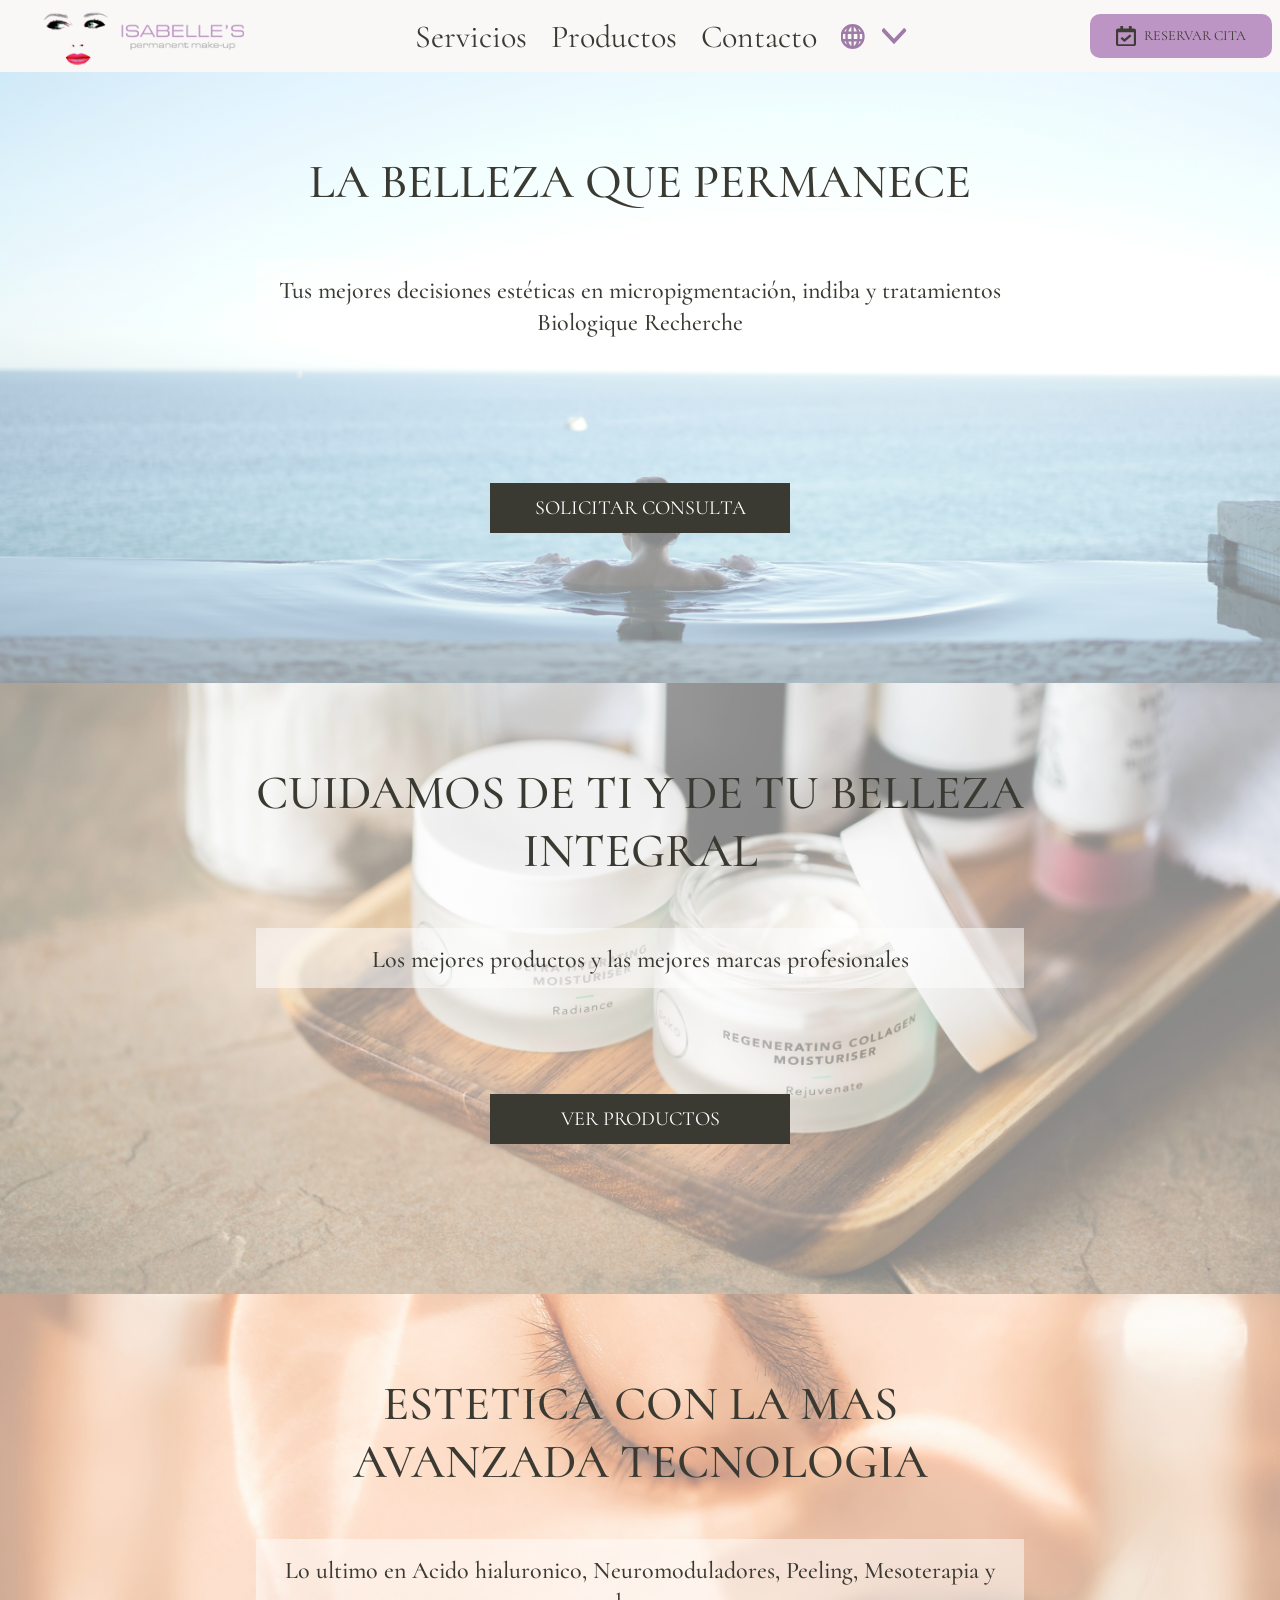
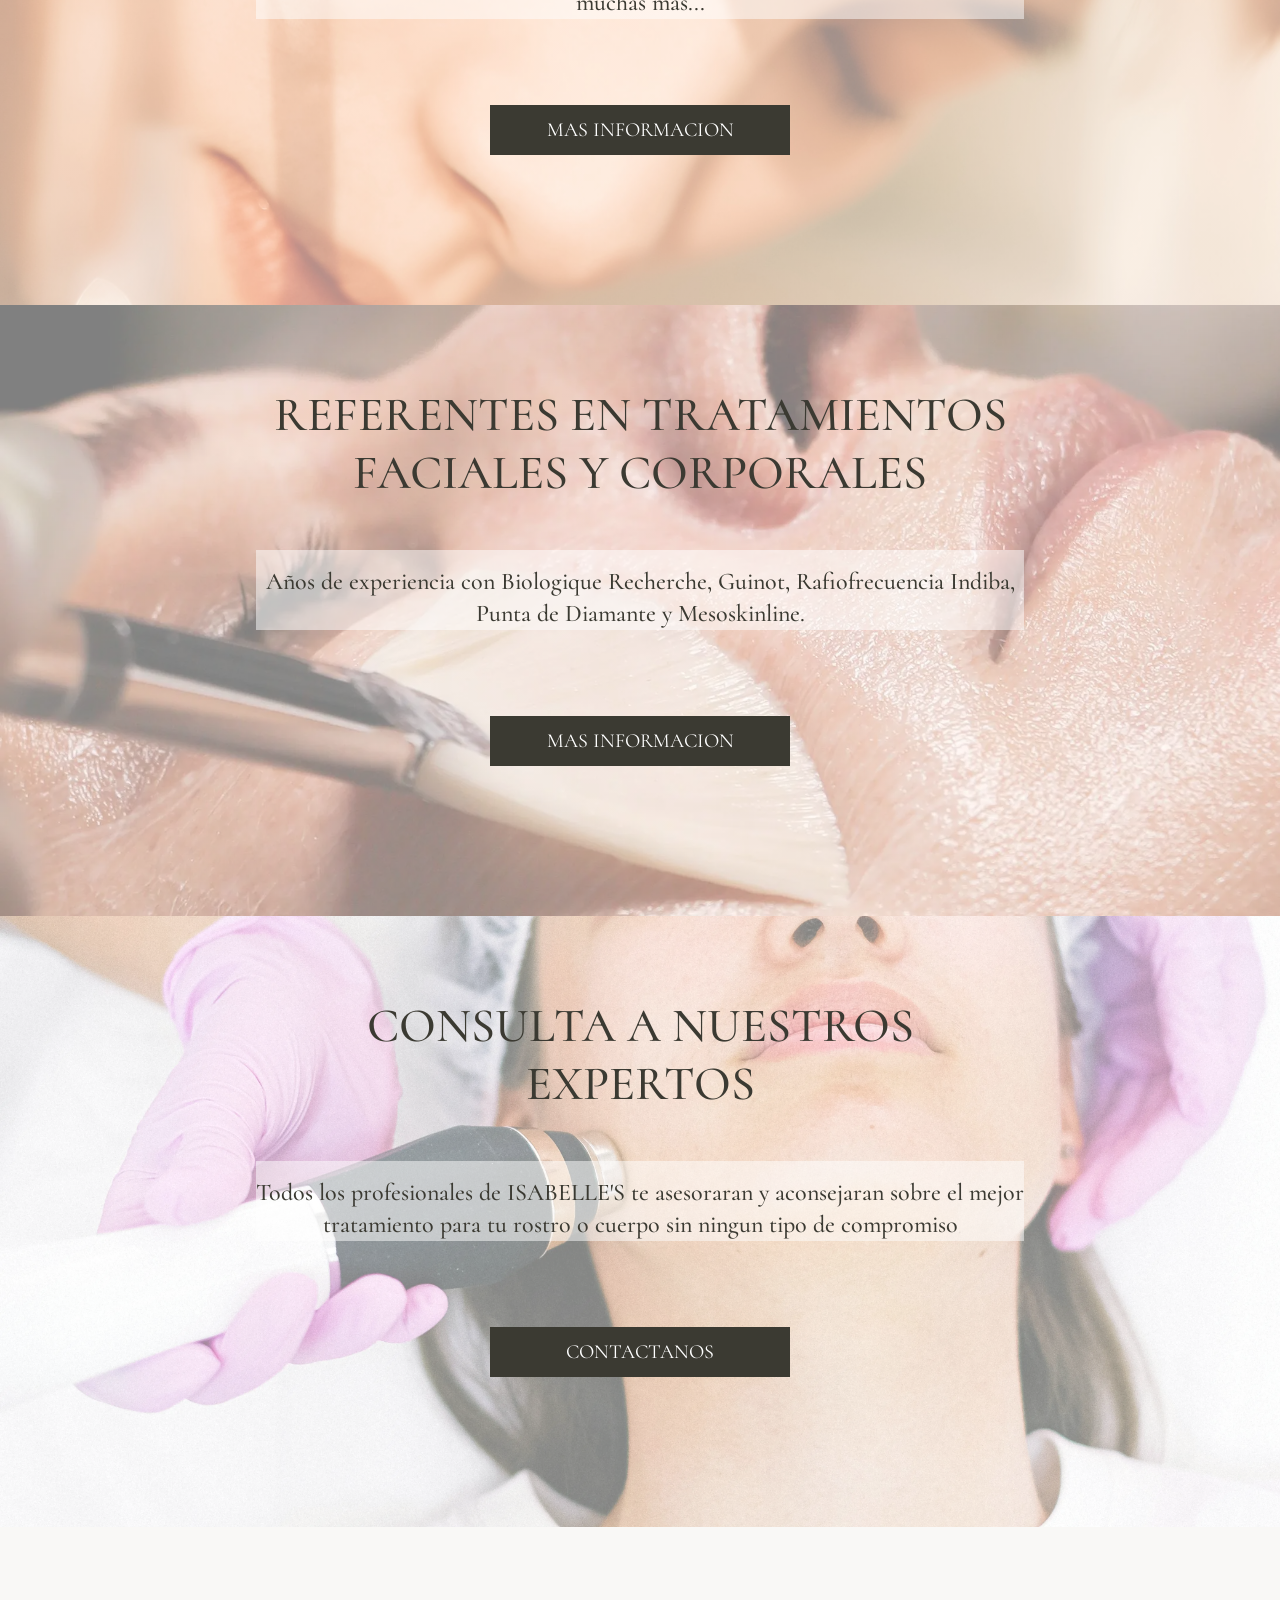
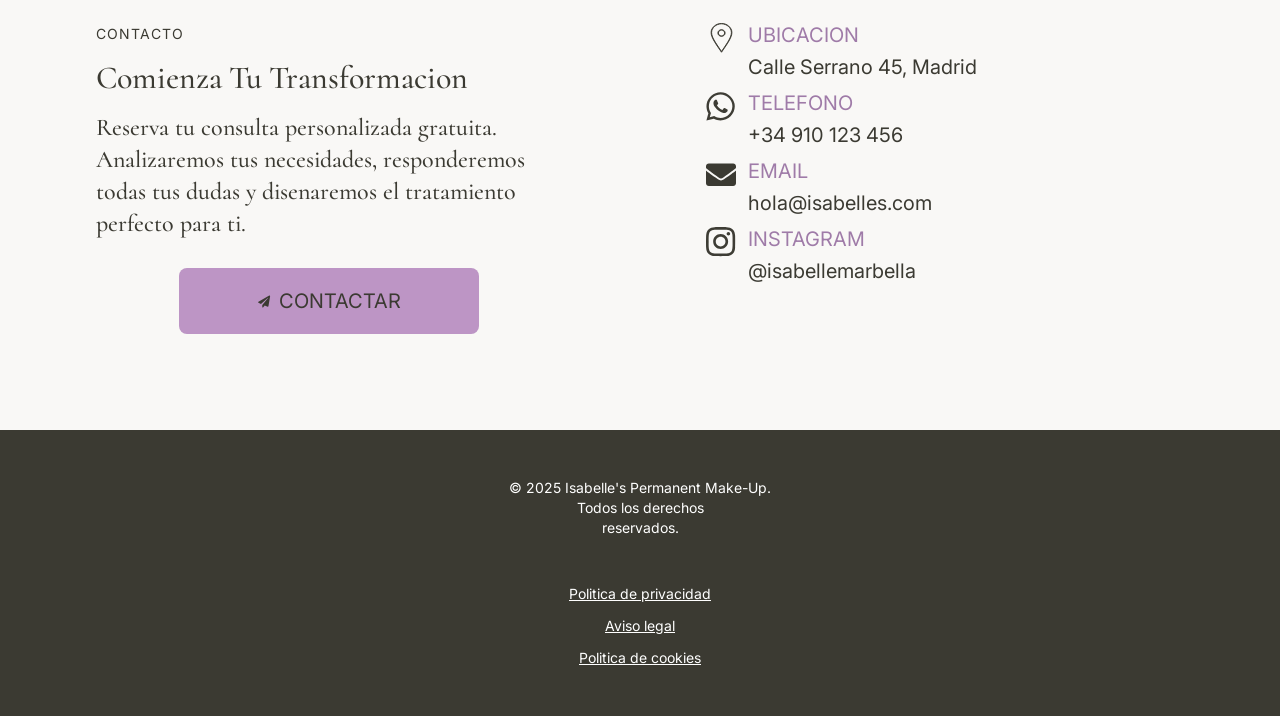
==== commit 000b6580: "funciones javascript en desplegable idiomas y formularios" ====
--- a/index.html
+++ b/index.html
@@ -418,5 +418,36 @@
         >Politica de cookies</a
       >
     </footer>
+    <script>
+      // Desplegable menu idiomas version movil y tablet
+      const menuIdioma = document.getElementById("menu-idioma");
+      const botonIdioma = document.createElement("button");
+      botonIdioma.className = "txt-titulo-24 link-menu boton-idioma";
+
+      // Texto y icono de flecha
+      botonIdioma.innerHTML = `
+    Idioma
+    <img src="assets/gallery/icons/abajo-rosa-hover.svg" alt="" class="icon-15 idioma-arrow" />
+  `;
+
+      // Al principio la lista de idiomas está oculta
+      menuIdioma.style.display = "none";
+
+      // Al hacer clic, mostramos u ocultamos la lista y giramos la flecha
+      botonIdioma.addEventListener("click", function () {
+        const flecha = botonIdioma.querySelector(".idioma-arrow");
+
+        if (menuIdioma.style.display === "none") {
+          menuIdioma.style.display = "flex";
+          flecha.style.transform = "rotate(180deg)";
+        } else {
+          menuIdioma.style.display = "none";
+          flecha.style.transform = "rotate(0deg)";
+        }
+      });
+
+      // Insertamos el botón justo antes de la lista de idiomas
+      menuIdioma.before(botonIdioma);
+    </script>
   </body>
 </html>
--- a/styles/global.css
+++ b/styles/global.css
@@ -1,6 +1,6 @@
 @import url("https://fonts.googleapis.com/css2?family=Cormorant:ital,wght@0,300..700;1,300..700&family=Inter:ital,opsz,wght@0,14..32,100..900;1,14..32,100..900&display=swap");
 
-/* Variables globales del sistema */
+/* Variables globales del sistema mobile first */
 :root {
   --rosa: #bd95c5;
   --rosa-hover: #9f7ba8;
@@ -125,6 +125,14 @@
   font-weight: 700;
 }
 
+.ffTitle {
+  font-family: var(--titulo);
+}
+
+.ffText {
+  font-family: var(--texto);
+}
+
 /*layout */
 .d-flex {
   display: flex;
@@ -301,7 +309,7 @@
   width: 30px;
   height: 30px;
 }
-
+/*accesibilidad por teclado*/
 :focus-visible {
   outline: var(--focus-outline);
   outline-offset: 2px;
@@ -409,11 +417,10 @@
   padding: var(--gap-16);
   gap: var(--gap-16);
 }
-
-#menu-toggle:checked ~ #cabecera {
+/*desplegable abierto*/
+#menu-toggle:checked {
   display: none;
 }
-
 #menu-toggle:checked ~ #menu-backdrop {
   display: block;
   position: fixed;
@@ -424,7 +431,6 @@
   background-color: rgba(59, 58, 50, 0.35);
   z-index: 20;
 }
-
 #menu-toggle:checked ~ #menu {
   display: flex;
   position: fixed;
@@ -455,51 +461,6 @@
   border-bottom: 1px solid #f0efed;
 }
 
-#menu-idioma {
-  display: grid;
-  grid-template-columns: 1fr 22px;
-  align-items: center;
-  width: 100%;
-  padding: 0;
-  row-gap: 6px;
-}
-
-#menu-idioma::before {
-  content: "Idioma";
-  display: block;
-  font-family: var(--titulo);
-  font-size: 24px;
-  line-height: 32px;
-  font-weight: 500;
-  color: var(--negro);
-  grid-column: 1;
-  grid-row: 1;
-  padding-block: var(--gap-16);
-  border-bottom: 1px solid #f0efed;
-}
-
-#menu-idioma::after {
-  content: "";
-  display: block;
-  width: 22px;
-  height: 15px;
-  background-image: url("../assets/gallery/icons/abajo-rosa-hover.svg");
-  background-size: contain;
-  background-repeat: no-repeat;
-  background-position: center;
-  justify-self: end;
-  grid-column: 2;
-  grid-row: 1;
-}
-
-#menu-idioma li {
-  grid-column: 1 / -1;
-}
-
-#menu-idioma li a {
-  padding-block: var(--gap-8);
-}
-
 #menu > a.btn-rosa {
   width: 250px;
   min-height: 44px;
@@ -524,7 +485,32 @@
   padding-block: var(--gap-8);
   text-align: left;
 }
-
+/*menu idiomas desplegable*/
+#menu-idioma {
+  display: none;
+  flex-direction: column;
+  width: 100%;
+  padding: 0;
+  gap: 6px;
+}
+
+#menu-idioma li a {
+  padding-block: var(--gap-8);
+}
+
+.boton-idioma {
+  display: flex;
+  align-items: center;
+  justify-content: space-between;
+  width: 100%;
+  text-align: left;
+  padding-block: var(--gap-16);
+  border-bottom: 1px solid #f0efed;
+}
+
+.boton-idioma .idioma-arrow {
+  transition: transform 0.2s ease;
+}
 /* Secciones visuales de portada */
 .section {
   width: 100vw;
@@ -535,41 +521,41 @@
   flex-direction: column;
   align-items: center;
 }
-
+/*gestion de imagenes de main page, cubriendo el total de espacio y con transparencia.*/
 .imgMp {
   background-size: cover;
   background-position: center;
   background-repeat: no-repeat;
 }
-
+/*se usa linear gradient porque solo afecta al fondo, opacity afecta a todos los elementos*/
 .imgMp-welcome {
   background-image:
     linear-gradient(rgba(255, 255, 255, 0.5), rgba(255, 255, 255, 0.5)),
-    url("../assets/gallery/images/FOTODE~4.WEBP");
+    url("../assets/gallery/images/bienvenida-mujer-piscina-infinita.webp");
 }
 
 .imgMp-products {
   background-image:
     linear-gradient(rgba(255, 255, 255, 0.5), rgba(255, 255, 255, 0.5)),
-    url("../assets/gallery/images/section2-unplash-free-license.webp");
+    url("../assets/gallery/images/unsplash-cremas-faciales-bandeja-madera.webp");
 }
 
 .imgMp-service-1 {
   background-image:
     linear-gradient(rgba(255, 255, 255, 0.5), rgba(255, 255, 255, 0.5)),
-    url("../assets/gallery/images/servicio-unplash-free-license.webp");
+    url("../assets/gallery/images/unsplash-rostro-mujer-luz-calida.webp");
 }
 
 .imgMp-service-2 {
   background-image:
     linear-gradient(rgba(255, 255, 255, 0.5), rgba(255, 255, 255, 0.5)),
-    url("../assets/gallery/images/Foto-de-Kerim-Eveyik-httpswww.pexels.comes-esfotomujer-pincel-cepillo-cepillar-22589363.webp");
+    url("../assets/gallery/images/pexels-brocha-tratamiento-facial.webp");
 }
 
 .imgMp-expertos {
   background-image:
     linear-gradient(rgba(255, 255, 255, 0.5), rgba(255, 255, 255, 0.5)),
-    url("../assets/gallery/images/Foto-de-Anna-Shvets-httpswww.pexels.comes-esfotomanos-mujer-tecnologia-cara-4586745.webp");
+    url("../assets/gallery/images/pexels-tecnologia-facial-rostro.webp");
 }
 
 .titleMp {
@@ -680,7 +666,8 @@
   color: var(--blanco);
   text-decoration: underline;
 }
-
+/*Navegacion movil fija*/
+/*Ajustes de espacio: El tamaño de la pagina es variable, y el contenido del footer se tapa con el nav*/
 .hasBottomNav + .bottomNav + .footerMp {
   padding-bottom: 96px;
 }
@@ -700,8 +687,8 @@
 .hasBottomNav {
   padding-bottom: 72px;
 }
-
-/* Navegacion inferior fija */
+/* Composicion navegacion inferior*/
+/*Tras pruebas se modifica el figma para mejorar la accesibilidad y usabilidad, pasando de botones encima del footer a nav inferior fijo.*/
 .bottomNav {
   position: fixed;
   left: 0;
@@ -773,6 +760,9 @@
   min-height: 100px;
   margin: 0 auto;
   background-color: var(--blanco);
+  position: sticky;
+  top: 0;
+  z-index: 1;
 }
 
 .logoSimple img {
@@ -819,6 +809,13 @@
   border: 1px solid #cecac4;
   border-radius: 12px;
   background-color: var(--blanco);
+}
+
+.formServiciosTitle {
+  font-family: var(--titulo);
+  font-size: 16px;
+  line-height: 24px;
+  font-weight: 600;
 }
 
 .formServiciosThumb {
@@ -962,13 +959,13 @@
   display: none;
   color: #8f1010;
 }
-
+/*:user-invalid marca el campo como invalido si detecta error tras interaccion del usuario*/
 .reservaDatosInput:user-invalid,
 .reservaDatosTextarea:user-invalid,
 .reservaDatosInput[type="email"]:invalid:not(:placeholder-shown) {
   border-color: var(--rojo);
 }
-
+/* Muestra el párrafo de error que por defecto está display:none */
 .reservaDatosInput:user-invalid + .reservaDatosError,
 .reservaDatosTextarea:user-invalid + .reservaDatosError {
   display: block;
@@ -1242,17 +1239,14 @@
     align-items: center;
   }
 
-  body:is(.reservaPage2, .reservaPage3, .reservaPage4)
-    :is(
-      .formStepIntro,
-      .carrusel,
-      .calendarioReserva,
-      .horariosReserva,
-      .reservaDatos,
-      .reservaConfirmacion
-    ) {
-    min-width: var(--w-content-md);
-    width: 80%;
+  .formStepIntro,
+  .carrusel,
+  .calendarioReserva,
+  .horariosReserva,
+  .reservaDatos,
+  .reservaConfirmacion {
+    width: min(90%, 600px);
+    margin-inline: auto;
   }
 
   body.reservaPage2 :is(.calSemana, .calGrid) {
@@ -1268,12 +1262,13 @@
 }
 /* Ajustes responsive escritorio */
 @media (min-width: 1024px) {
+  /*header*/
   div#cabecera > label,
   a#logo,
   a#btn-reservar {
     display: none;
   }
-
+  /*nav en relative y ul del nav en absolute para conseguir centro perfecto*/
   header#header > div#cabecera > #nav-desktop {
     position: relative;
     justify-content: space-between;
@@ -1291,6 +1286,7 @@
     align-items: center;
     gap: var(--gap-24);
   }
+  /*Decisión de mejorar el hover del figma*/
   header#header > div#cabecera > #nav-desktop > ul > li:hover {
     border-bottom: 2px solid var(--rosa-hover);
     color: #9f7ba8;
@@ -1303,6 +1299,7 @@
     min-width: 16.875rem;
     min-height: 6.25rem;
   }
+  /*Menu de idiomas, decisión de ponerlo en columna en lugar de figma, para mantener criterio de accesibilidad de consistencia*/
   li#idioma-desktop {
     position: relative;
   }
@@ -1349,7 +1346,7 @@
     font-family: var(--texto);
   }
   .idioma-dropdown li a:hover {
-    background-color: #9f7ba8;
+    border-bottom: 1px solid #9f7ba8;
   }
   .idioma-dropdown > li > a > img {
     width: 1.5rem;
@@ -1376,12 +1373,12 @@
     min-height: 50px;
     line-height: 42px;
   }
-
+  /*Contact*/
   .sectionContact {
     display: flex;
     flex-flow: row;
     max-width: 100%;
-    padding: 4rem 6rem;
+    padding: 6rem 6rem;
     gap: 4rem;
   }
   .contactMp {
@@ -1416,7 +1413,7 @@
   .contactItem > div {
     gap: var(--gap-8);
   }
-
+  /*footer*/
   .footerMp {
     padding-block: 3rem;
   }
@@ -1430,4 +1427,80 @@
     flex-flow: column;
     width: 100%;
   }
-}
+
+  /*Botones nav mas anchos, decisión de mantenerlos en escritorio para mantener buena accesibilidad y usabilidad*/
+  .bottomNavBtn {
+    min-width: 300px;
+    min-height: 50px;
+  }
+
+  /*Catalogo de articulos y servicios*/
+  article.catalogCard {
+    padding-block: 2rem;
+    gap: 1rem;
+  }
+  p.catalogSubtitle {
+    font-size: 1.25rem;
+    line-height: 1.5rem;
+  }
+  h1.catalogCardTitle,
+  h2.h2-catalog {
+    font-size: 3rem;
+    line-height: 3.625rem;
+  }
+  p.catalogCardText {
+    font-size: 2.25rem;
+    line-height: 2.625rem;
+  }
+  img.catalogCardImg {
+    min-width: 37.5rem;
+    min-height: 25rem;
+  }
+
+  /*Reservas*/
+  .formStepIntro,
+  .carrusel,
+  .calendarioReserva,
+  .horariosReserva,
+  .reservaDatos,
+  .reservaConfirmacion {
+    width: min(90%, 700px);
+    margin-inline: auto;
+  }
+  section.formStepIntro {
+    width: 100%;
+    gap: var(--gap-16);
+  }
+  p.text-sec {
+    font-size: 1rem;
+    line-height: 1.5rem;
+  }
+  h1.formStepTitle {
+    font-size: 2.25rem;
+    line-height: 2.625rem;
+  }
+  p.formStepText {
+    font-size: 1.25rem;
+    line-height: 1.5rem;
+  }
+  section.carrusel {
+    padding-block: 1rem;
+    width: 50%;
+  }
+  /*Reservas 1º paso*/
+  fieldset.formServicios {
+    width: 50%;
+  }
+  div.formServiciosOption > label {
+    font-size: 2rem;
+    line-height: 2.5rem;
+  }
+  span.formServiciosOption {
+    font-size: 1rem;
+    line-height: 1.5rem;
+  }
+  .formServiciosTitle {
+    font-size: 1.5rem;
+    line-height: 2rem;
+  }
+}
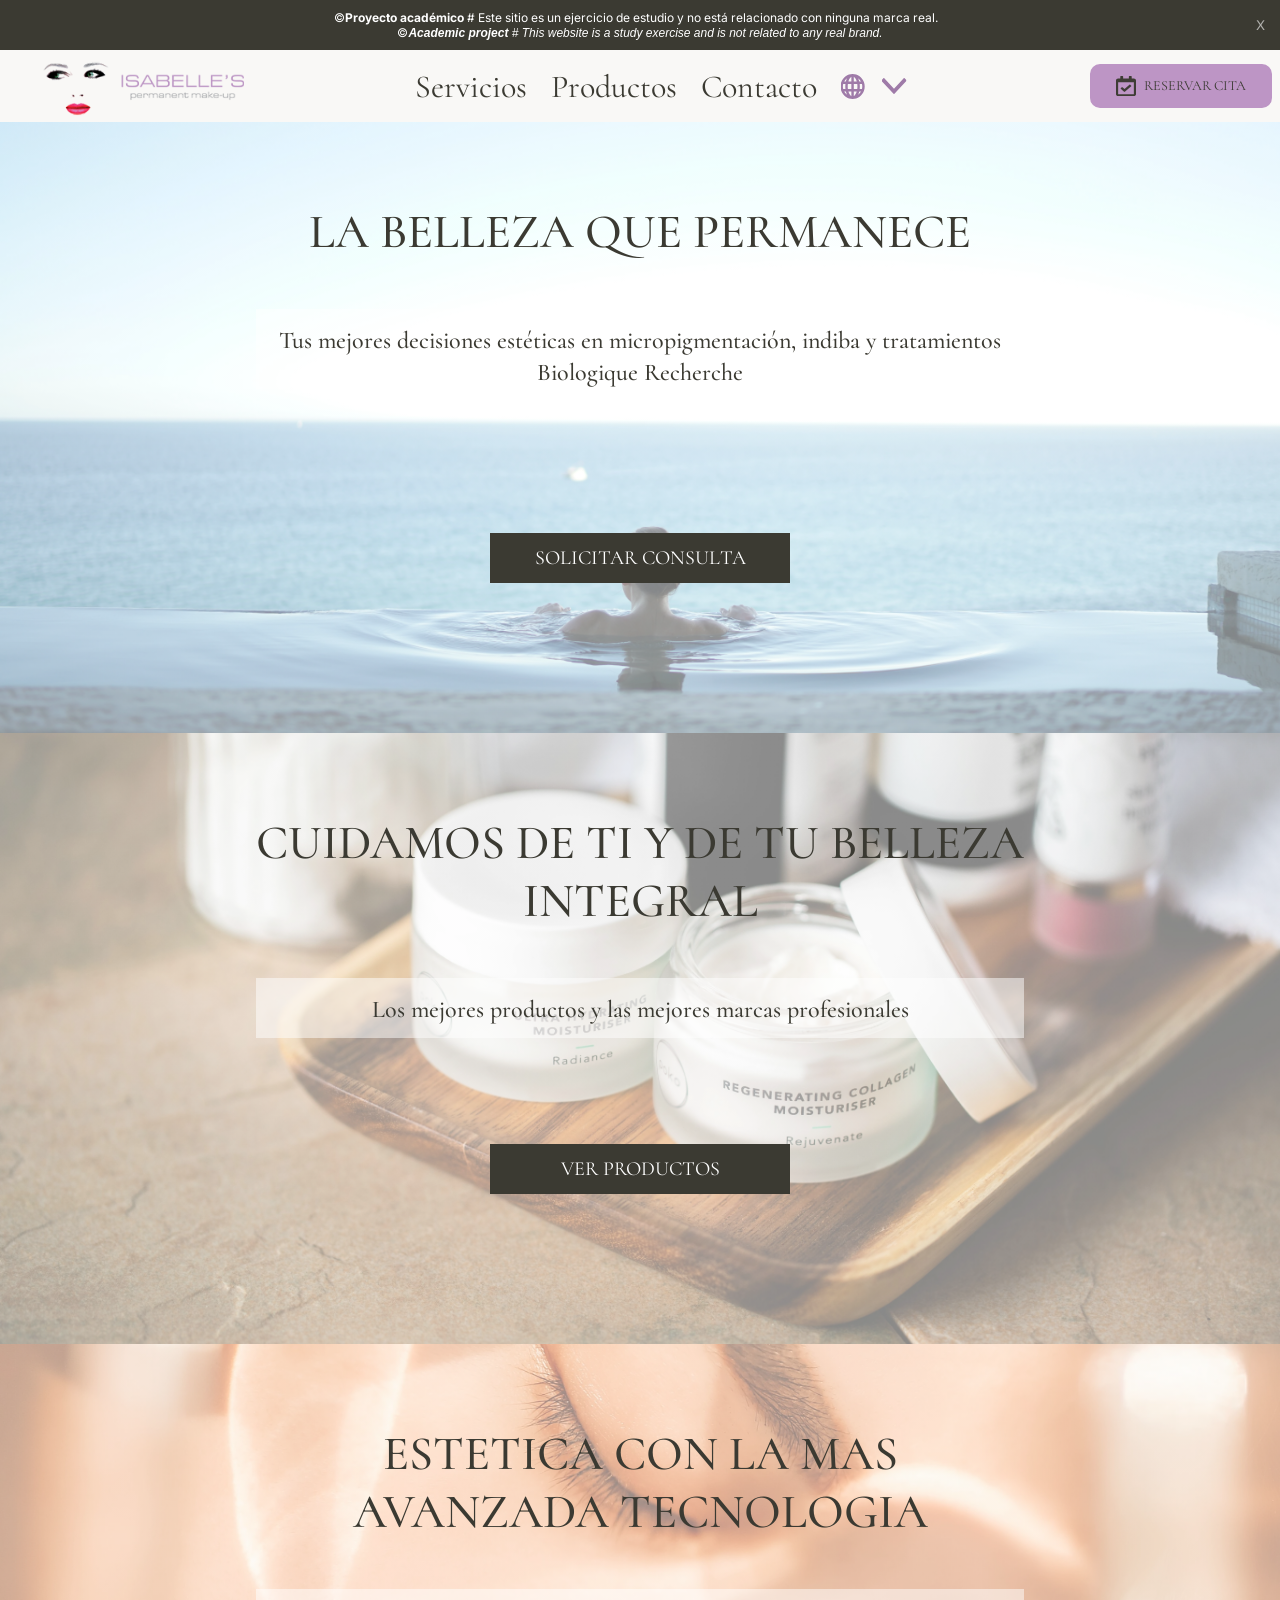
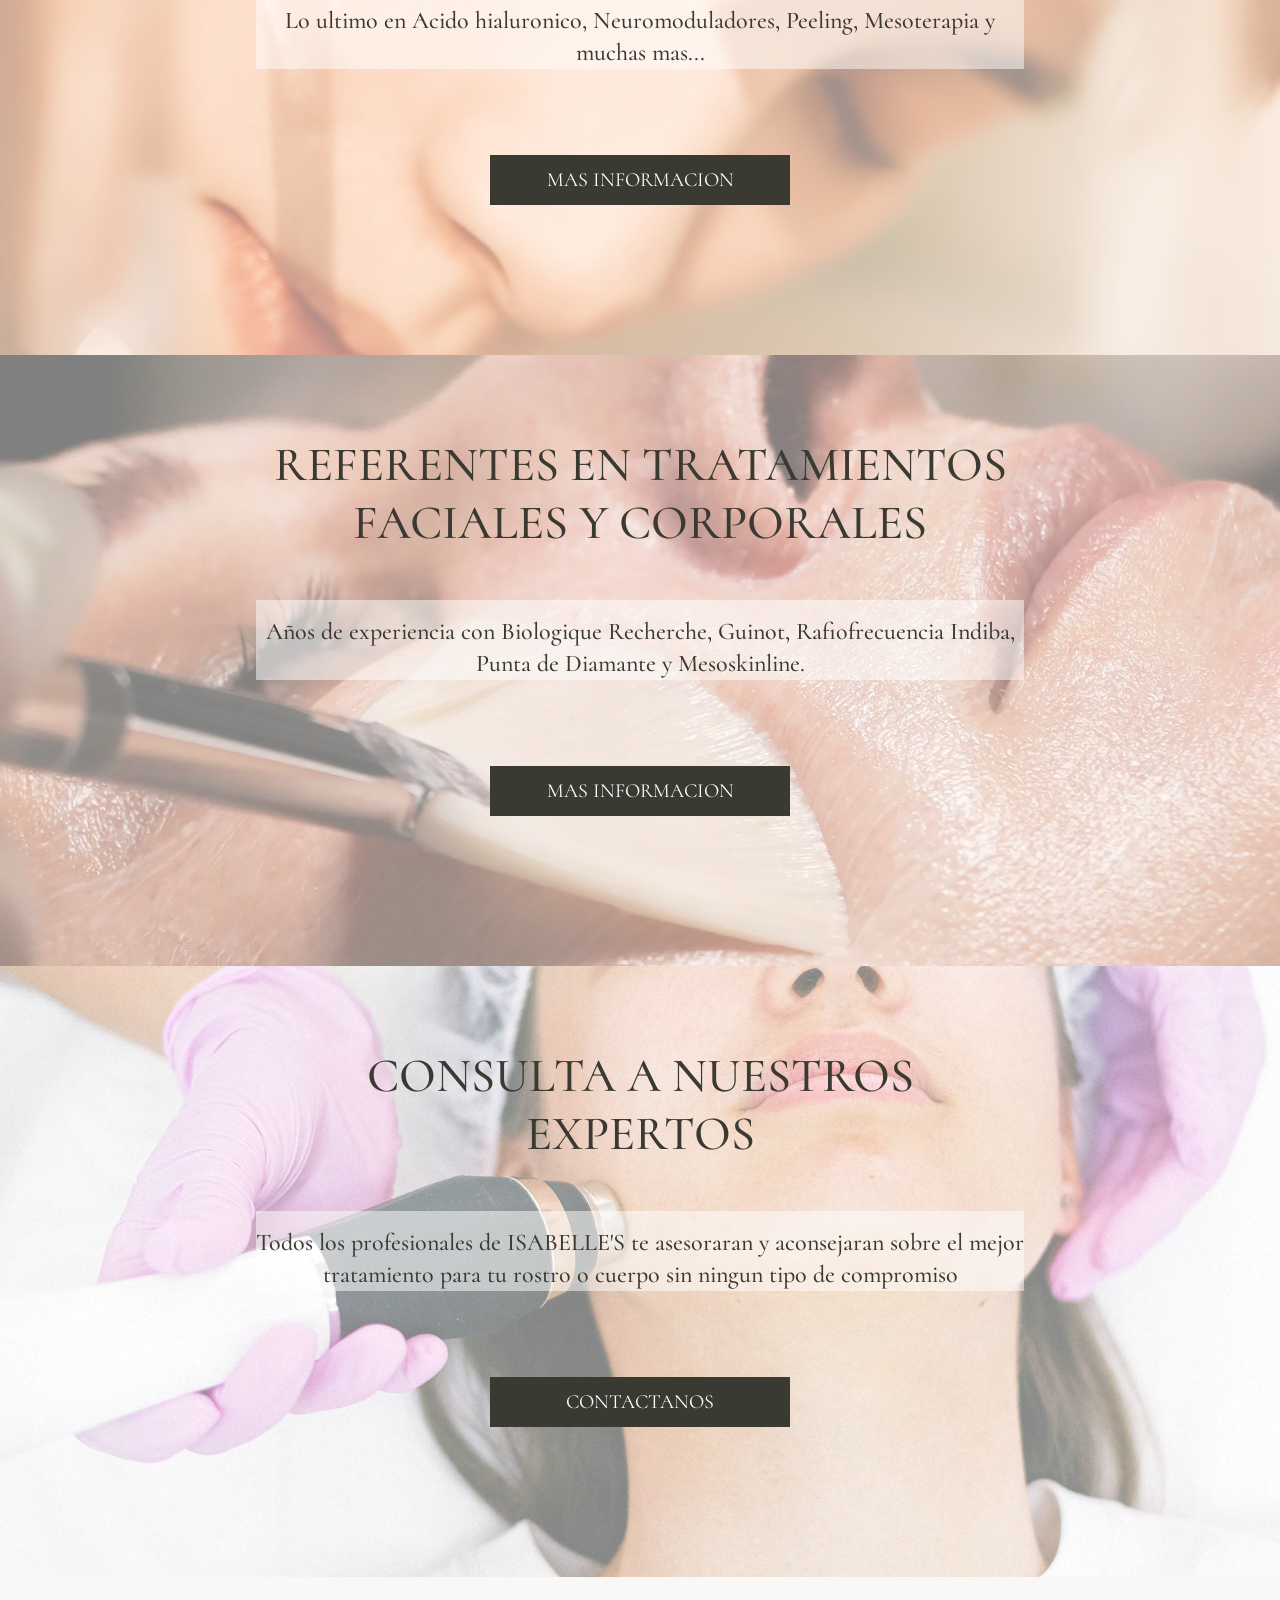
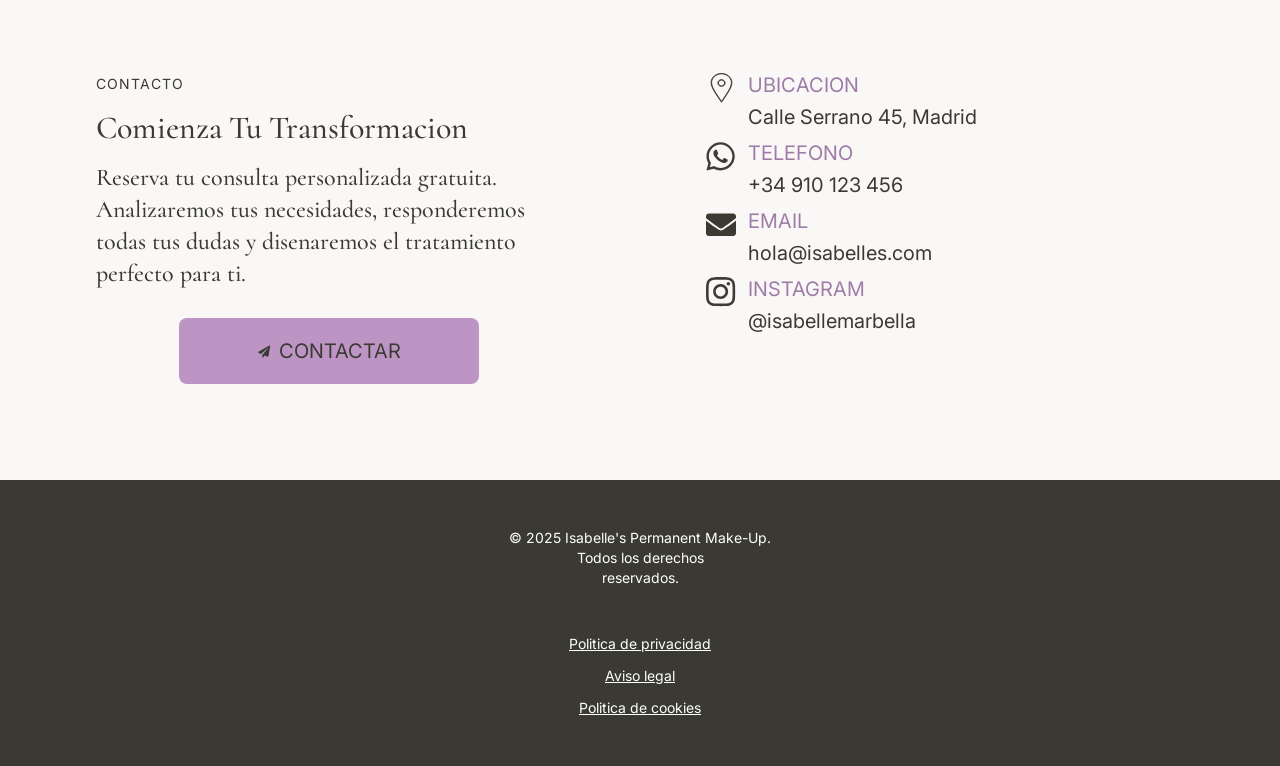
==== commit d7d2c890: "banner" ====
--- a/index.html
+++ b/index.html
@@ -7,6 +7,18 @@
     <link rel="stylesheet" href="styles/global.css" />
   </head>
   <body>
+    <div id="aviso-estudio">
+      &copy;<strong>Proyecto académico</strong> # Este sitio es un ejercicio de
+      estudio y no está relacionado con ninguna marca real. &nbsp;&nbsp;
+      <p></p>
+      &copy;<em
+        ><strong>Academic project</strong> # This website is a study exercise
+        and is not related to any real brand.</em
+      >
+      <button onclick="this.parentElement.remove()" aria-label="Cerrar aviso">
+        X
+      </button>
+    </div>
     <header id="header">
       <input type="checkbox" id="menu-toggle" aria-label="Abrir menú" />
       <label
--- a/styles/global.css
+++ b/styles/global.css
@@ -1233,12 +1233,12 @@
     text-align: center;
   }
 
-  body:is(.reservaPage2, .reservaPage3, .reservaPage4) .catalogPage {
+  .catalogPage {
     display: flex;
     flex-direction: column;
     align-items: center;
   }
-
+  /*ajustes responsive*/
   .formStepIntro,
   .carrusel,
   .calendarioReserva,
@@ -1247,11 +1247,6 @@
   .reservaConfirmacion {
     width: min(90%, 600px);
     margin-inline: auto;
-  }
-
-  body.reservaPage2 :is(.calSemana, .calGrid) {
-    min-width: var(--w-content-md);
-    width: 70%;
   }
 
   body.reservaPage4 .reservaResumenCard {
@@ -1504,3 +1499,21 @@
     line-height: 2rem;
   }
 }
+#aviso-estudio {
+  background-color: var(--negro);
+  color: var(--blanco);
+  font-family: var(--texto);
+  font-size: 12px;
+  text-align: center;
+  padding: 10px 40px;
+  position: relative;
+}
+
+#aviso-estudio button {
+  position: absolute;
+  right: 15px;
+  top: 50%;
+  transform: translateY(-50%);
+  color: var(--blanco);
+  opacity: 0.6;
+}
